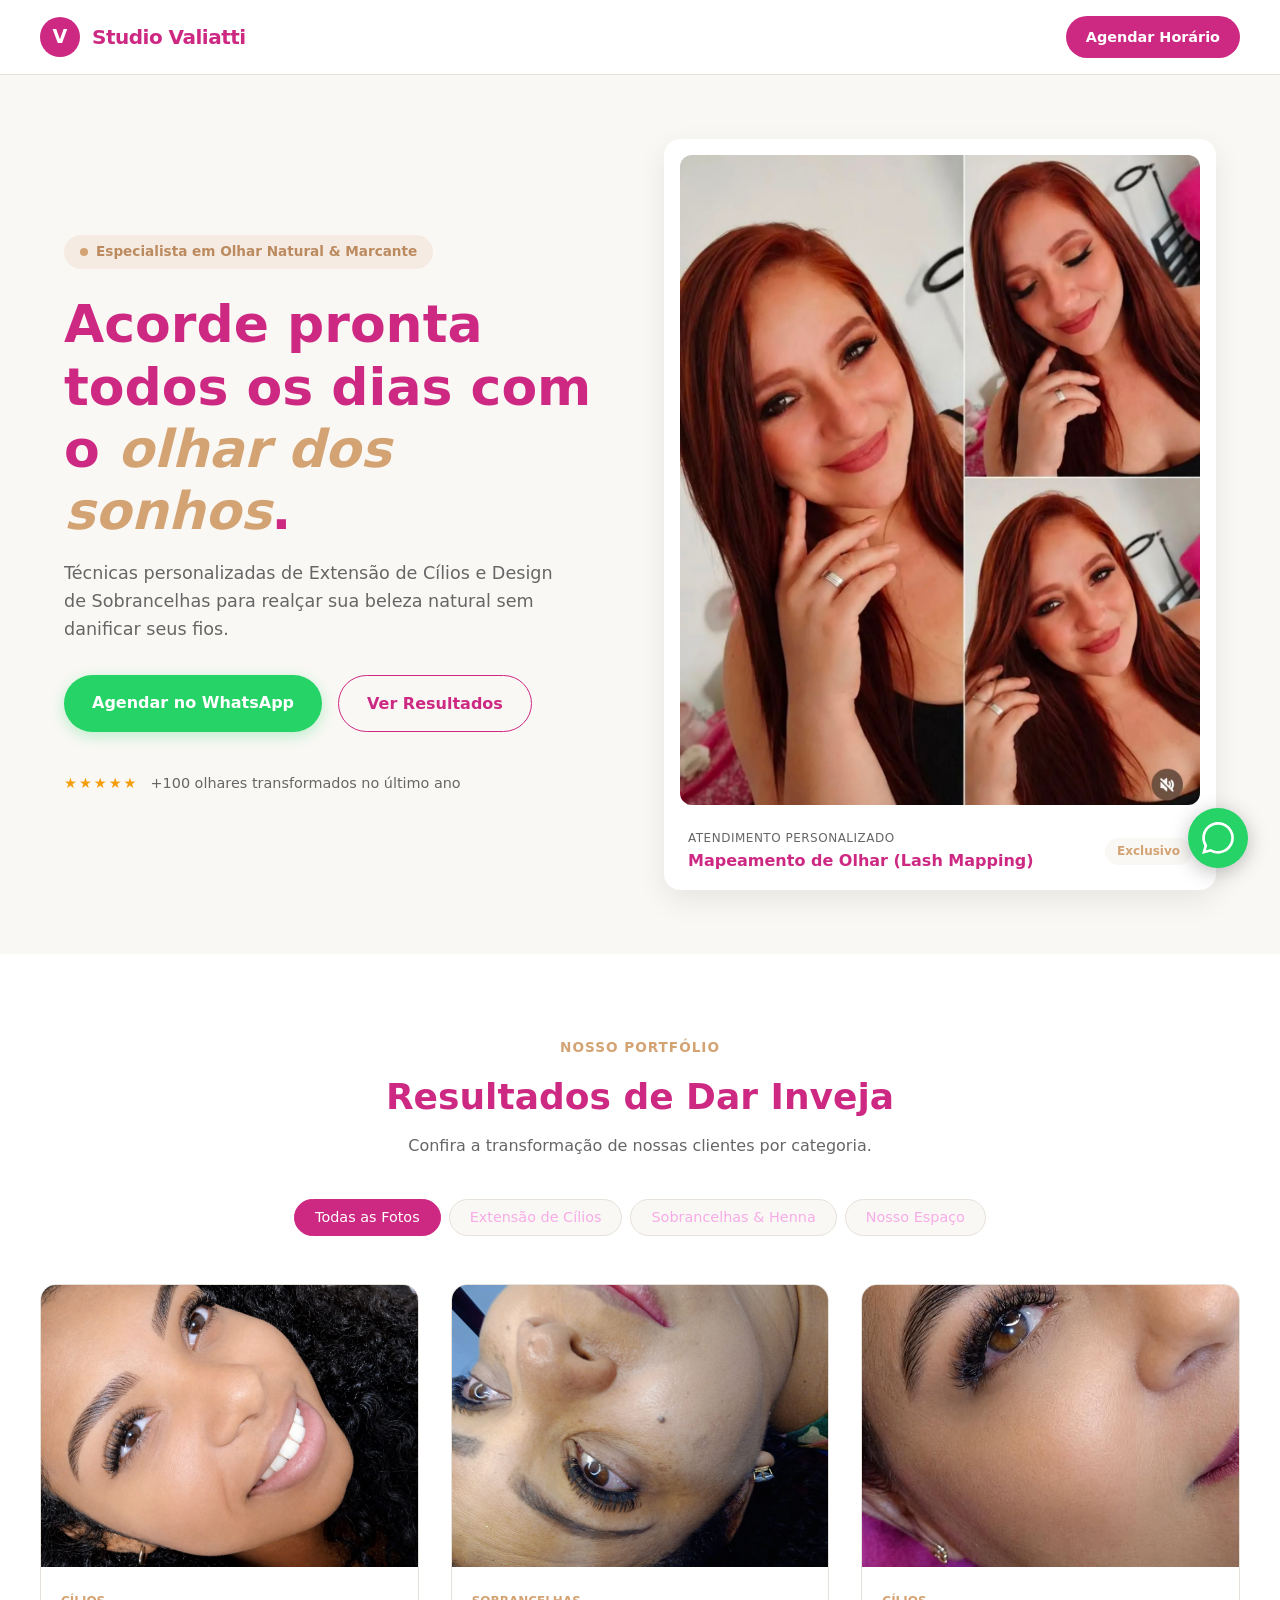
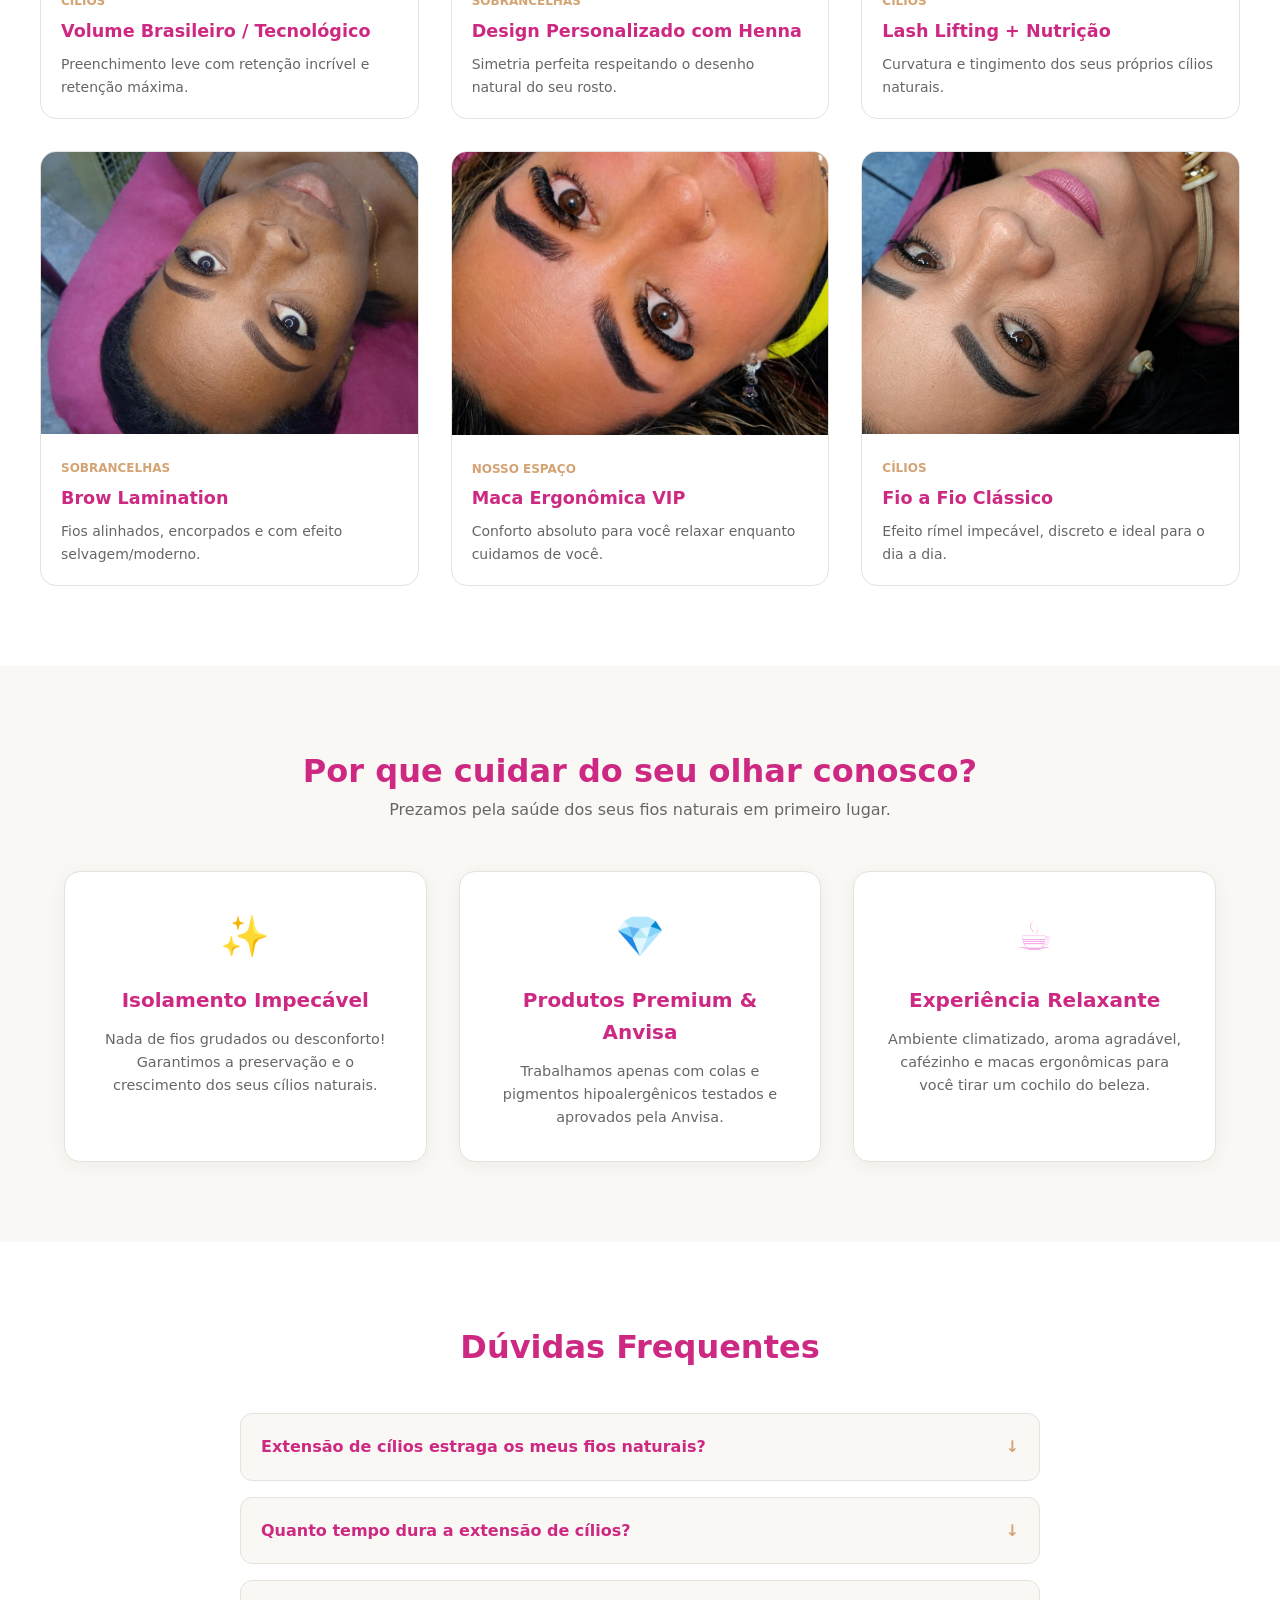
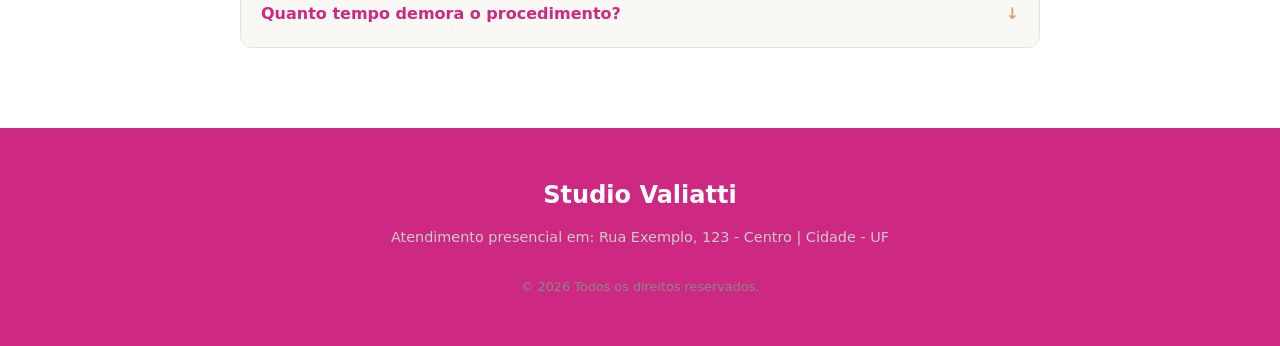
==== index.html @ f768ada4 "Rename lash2.html to index.html" ====
<!DOCTYPE html>
<html lang="pt-BR" class="scroll-smooth">
<head>
    <link rel="stylesheet" href="style.css">
    <meta charset="UTF-8">
    <meta name="viewport" content="width=device-width, initial-scale=1.0">
    <title>Estúdio Valiatti | Extensão de Cílios e Sobrancelhas</title>
</head>
<body class="pagina-body">

    <!-- ========================================== -->
    <!-- CABEÇALHO / NAVBAR                         -->
    <!-- ========================================== -->
    <header class="cabecalho-principal">
        <div class="cabecalho-conteudo">
            
            <!-- Logotipo e Nome do Studio -->
            <div class="menu-logo">
                <div class="menu-logo-icone">V</div>
                <span class="menu-logo-texto">Studio Valiatti</span>
            </div>

            <!-- Botão do Topo (Levar para o WhatsApp) -->
            <a href="https://wa.me/5500000000000?text=Olá!%20Gostaria%20de%20agendar%20um%20horário." 
               target="_blank" 
               class="botao-agendar-topo">
               Agendar Horário
            </a>

        </div>
    </header>


    <!-- ========================================== -->
    <!-- HERO SECTION (SEÇÃO PRINCIPAL / DESTAQUE)  -->
    <!-- ========================================== -->
    <section class="secao-hero">
        <div class="hero-conteudo">
            <div class="hero-grid">
                
                <!-- Coluna de Texto e Apresentação -->
                <div class="hero-coluna-texto">
                    
                    <!-- Selo de Destaque -->
                    <span class="hero-selo-destaque">
                        <span class="hero-selo-ponto-indicador"></span>
                        Especialista em Olhar Natural & Marcante
                    </span>
                    
                    <!-- Titulo Principal -->
                    <h1 class="hero-titulo-principal">
                        Acorde pronta todos os dias com o <span class="hero-titulo-destaque">olhar dos sonhos</span>.
                    </h1>
                    
                    <!-- Subtítulo / Descrição -->
                    <p class="hero-descricao">
                        Técnicas personalizadas de Extensão de Cílios e Design de Sobrancelhas para realçar sua beleza natural sem danificar seus fios.
                    </p>

                    <!-- Botões de Ação -->
                    <div class="hero-grupo-botoes">
                        <a href="https://wa.me/5500000000000?text=Olá!%20Vim%20pelo%20site%20e%20quero%20agendar%20um%20horário." 
                           target="_blank"
                           class="botao-whatsapp-hero">
                            Agendar no WhatsApp
                        </a>
                        
                        <a href="#galeria" 
                           class="botao-portfolio-hero">
                            Ver Resultados
                        </a>
                    </div>

                    <!-- Prova Social -->
                    <div class="hero-prova-social">
                        <div class="hero-estrelas-avaliacao">★★★★★</div>
                        <span class="hero-texto-avaliacao">+100 olhares transformados no último ano</span>
                    </div>

                </div>

                <!-- Coluna da Imagem Principal -->
                <div class="hero-coluna-imagem">
                    <div class="hero-cartao-imagem">
                        <div class="hero-wrapper-foto">
                            <img src="img_lash/foto.jpg" 
                                 alt="Atendimento Profissional" 
                                 class="hero-foto-principal">
                        </div>
                        
                        <!-- Card Informativo abaixo da imagem -->
                        <div class="hero-rodape-imagem">
                            <div class="hero-info-servico">
                                <p class="hero-info-subtitulo">Atendimento Personalizado</p>
                                <p class="hero-info-titulo">Mapeamento de Olhar (Lash Mapping)</p>
                            </div>
                            <span class="hero-tag-exclusivo">Exclusivo</span>
                        </div>
                    </div>
                </div>

            </div>
        </div>
    </section>


    <!-- ========================================== -->
    <!-- PORTFÓLIO E GALERIA                       -->
    <!-- ========================================== -->
    <section id="galeria" class="secao-galeria">
        <div class="galeria-conteudo">
            
            <!-- Cabeçalho da Seção -->
            <div class="galeria-cabecalho">
                <span class="galeria-tag-secao">Nosso Portfólio</span>
                <h2 class="galeria-titulo-secao">Resultados de Dar Inveja</h2>
                <p class="galeria-subtitulo-secao">Confira a transformação de nossas clientes por categoria.</p>
            </div>

            <!-- Botões de Filtro das Categorias -->
            <div class="galeria-botoes-filtro">
                <button onclick="filterGallery('all')" id="btn-all" class="botao-filtro item-ativo">Todas as Fotos</button>
                <button onclick="filterGallery('cilios')" id="btn-cilios" class="botao-filtro">Extensão de Cílios</button>
                <button onclick="filterGallery('sobrancelhas')" id="btn-sobrancelhas" class="botao-filtro">Sobrancelhas & Henna</button>
                <button onclick="filterGallery('estudio')" id="btn-estudio" class="botao-filtro">Nosso Espaço</button>
            </div>

            <!-- Grid de Fotos do Portfólio -->
            <div class="galeria-grid">
                
                <!-- Card 1: Cílios -->
                <div class="cartao-galeria cilios">
                    <div class="wrapper-imagem-galeria">
                        <img src="img_lash/img1.jpeg" alt="Volume Brasileiro" class="foto-galeria">
                    </div>
                    <div class="conteudo-cartao-galeria">
                        <span class="categoria-cartao">Cílios</span>
                        <h3 class="titulo-cartao">Volume Brasileiro / Tecnológico</h3>
                        <p class="descricao-cartao">Preenchimento leve com retenção incrível e retenção máxima.</p>
                    </div>
                </div>

                <!-- Card 2: Sobrancelhas -->
                <div class="cartao-galeria sobrancelhas">
                    <div class="wrapper-imagem-galeria">
                        <img src="img_lash/img2.jpeg" alt="Design de Sobrancelhas" class="foto-galeria">
                    </div>
                    <div class="conteudo-cartao-galeria">
                        <span class="categoria-cartao">Sobrancelhas</span>
                        <h3 class="titulo-cartao">Design Personalizado com Henna</h3>
                        <p class="descricao-cartao">Simetria perfeita respeitando o desenho natural do seu rosto.</p>
                    </div>
                </div>

                <!-- Card 3: Cílios -->
                <div class="cartao-galeria cilios">
                    <div class="wrapper-imagem-galeria">
                        <img src="img_lash/img3.jpeg" alt="Lash Lifting" class="foto-galeria">
                    </div>
                    <div class="conteudo-cartao-galeria">
                        <span class="categoria-cartao">Cílios</span>
                        <h3 class="titulo-cartao">Lash Lifting + Nutrição</h3>
                        <p class="descricao-cartao">Curvatura e tingimento dos seus próprios cílios naturais.</p>
                    </div>
                </div>

                <!-- Card 4: Sobrancelhas -->
                <div class="cartao-galeria sobrancelhas">
                    <div class="wrapper-imagem-galeria">
                        <img src="img_lash/img4.jpeg" alt="Brow Lamination" class="foto-galeria">
                    </div>
                    <div class="conteudo-cartao-galeria">
                        <span class="categoria-cartao">Sobrancelhas</span>
                        <h3 class="titulo-cartao">Brow Lamination</h3>
                        <p class="descricao-cartao">Fios alinhados, encorpados e com efeito selvagem/moderno.</p>
                    </div>
                </div>

                <!-- Card 5: Nosso Espaço -->
                <div class="cartao-galeria estudio">
                    <div class="wrapper-imagem-galeria">
                        <img src="img_lash/img5.jpeg" alt="Maca Confortável" class="foto-galeria">
                    </div>
                    <div class="conteudo-cartao-galeria">
                        <span class="categoria-cartao">Nosso Espaço</span>
                        <h3 class="titulo-cartao">Maca Ergonômica VIP</h3>
                        <p class="descricao-cartao">Conforto absoluto para você relaxar enquanto cuidamos de você.</p>
                    </div>
                </div>

                <!-- Card 6: Cílios -->
                <div class="cartao-galeria cilios">
                    <div class="wrapper-imagem-galeria">
                        <img src="img_lash/img6.jpeg" alt="Fio a Fio Clássico" class="foto-galeria">
                    </div>
                    <div class="conteudo-cartao-galeria">
                        <span class="categoria-cartao">Cílios</span>
                        <h3 class="titulo-cartao">Fio a Fio Clássico</h3>
                        <p class="descricao-cartao">Efeito rímel impecável, discreto e ideal para o dia a dia.</p>
                    </div>
                </div>

            </div>
        </div>
    </section>


    <!-- ========================================== -->
    <!-- DIFERENCIAIS / POR QUE NOS ESCOLHER        -->
    <!-- ========================================== -->
    <section class="secao-diferenciais">
        <div class="diferenciais-conteudo">
            
            <div class="diferenciais-cabecalho">
                <h2 class="diferenciais-titulo">Por que cuidar do seu olhar conosco?</h2>
                <p class="diferenciais-subtitulo">Prezamos pela saúde dos seus fios naturais em primeiro lugar.</p>
            </div>

            <!-- Grid com os Diferenciais -->
            <div class="diferenciais-grid">
                
                <!-- Card Diferencial 1 -->
                <div class="cartao-diferencial">
                    <div class="icone-diferencial">✨</div>
                    <h3 class="titulo-diferencial">Isolamento Impecável</h3>
                    <p class="descricao-diferencial">Nada de fios grudados ou desconforto! Garantimos a preservação e o crescimento dos seus cílios naturais.</p>
                </div>

                <!-- Card Diferencial 2 -->
                <div class="cartao-diferencial">
                    <div class="icone-diferencial">💎</div>
                    <h3 class="titulo-diferencial">Produtos Premium & Anvisa</h3>
                    <p class="descricao-diferencial">Trabalhamos apenas com colas e pigmentos hipoalergênicos testados e aprovados pela Anvisa.</p>
                </div>

                <!-- Card Diferencial 3 -->
                <div class="cartao-diferencial">
                    <div class="icone-diferencial">☕</div>
                    <h3 class="titulo-diferencial">Experiência Relaxante</h3>
                    <p class="descricao-diferencial">Ambiente climatizado, aroma agradável, cafézinho e macas ergonômicas para você tirar um cochilo do beleza.</p>
                </div>

            </div>
        </div>
    </section>


    <!-- ========================================== -->
    <!-- DÚVIDAS FREQUENTES (FAQ)                  -->
    <!-- ========================================== -->
    <section class="secao-faq">
        <div class="faq-conteudo">
            <h2 class="faq-titulo-secao">Dúvidas Frequentes</h2>
            
            <div class="faq-lista">
                
                <!-- Item FAQ 1 -->
                <details class="faq-item">
                    <summary class="faq-pergunta">
                        <span>Extensão de cílios estraga os meus fios naturais?</span>
                        <span class="faq-icone-seta">↓</span>
                    </summary>
                    <p class="faq-resposta">
                        Não! Quando a extensão é feita com isolamento correto, peso adequado e por uma profissional qualificada, seus fios naturais continuam crescendo e se renovando normalmente.
                    </p>
                </details>

                <!-- Item FAQ 2 -->
                <details class="faq-item">
                    <summary class="faq-pergunta">
                        <span>Quanto tempo dura a extensão de cílios?</span>
                        <span class="faq-icone-seta">↓</span>
                    </summary>
                    <p class="faq-resposta">
                        A manutenção é recomendada a cada 15 a 21 dias para manter o preenchimento bonito, acompanhando o ciclo de crescimento dos seus fios naturais.
                    </p>
                </details>

                <!-- Item FAQ 3 -->
                <details class="faq-item">
                    <summary class="faq-pergunta">
                        <span>Quanto tempo demora o procedimento?</span>
                        <span class="faq-icone-seta">↓</span>
                    </summary>
                    <p class="faq-resposta">
                        O procedimento inicial dura cerca de 1h30 a 2h, dependendo da técnica escolhida. O design de sobrancelhas dura cerca de 30 a 45 minutos.
                    </p>
                </details>

            </div>
        </div>
    </section>


    <!-- ========================================== -->
    <!-- RODAPÉ                                     -->
    <!-- ========================================== -->
    <footer class="rodape-principal">
        <div class="rodape-conteudo">
            <p class="rodape-nome-marca">Studio Valiatti</p>
            <p class="rodape-endereco">Atendimento presencial em: Rua Exemplo, 123 - Centro | Cidade - UF</p>
            <p class="rodape-direitos">© 2026 Todos os direitos reservados.</p>
        </div>
    </footer>


    <!-- ========================================== -->
    <!-- BOTÃO FLUTUANTE DO WHATSAPP               -->
    <!-- ========================================== -->
    <a href="https://wa.me/5500000000000?text=Olá!%20Vim%20pelo%20site%20e%20gostaria%20de%20consultar%20os%20horários%20disponíveis." 
       target="_blank" 
       aria-label="Agendar via WhatsApp"
       class="botao-flutuante-whatsapp">
       <svg class="icone-whatsapp-svg" viewBox="0 0 24 24">
           <path d="M.057 24l1.687-6.163c-1.041-1.804-1.588-3.849-1.587-5.946.003-6.556 5.338-11.891 11.893-11.891 3.181.001 6.167 1.24 8.413 3.488 2.245 2.248 3.481 5.236 3.48 8.414-.003 6.557-5.338 11.892-11.893 11.892-1.99-.001-3.951-.5-5.688-1.448l-6.305 1.654zm6.597-3.807c1.676.995 3.276 1.591 5.392 1.592 5.448 0 9.886-4.434 9.889-9.885.002-5.462-4.415-9.89-9.881-9.892-5.452 0-9.887 4.434-9.889 9.884-.001 2.225.651 3.891 1.746 5.634l-.999 3.648 3.742-.981z"/>
       </svg>
    </a>

</body>
</html>
---- style.css ----
/* ========================================== */
/* VARIÁVEIS E CONFIGURAÇÕES GERAIS           */
/* ========================================== */
:root {
    /* Cores Principais (Paleta Elegante & Nude/Rose) */
    --cor-primaria: #cd2983;           /* Grafite escuro / Quase preto */
    --cor-secundaria: #d4a373;         /* Dourado / Nude aquecido */
    --cor-secundaria-hover: #bc8a5f;   /* Dourado escuro */
    --cor-fundo-claro: #faf8f5;        /* Off-white / Creme suave */
    --cor-fundo-card: #ffffff;         /* Branco puro */
    --cor-texto-principal: #f7abe7;    /* Cinza escuro para leitura */
    --cor-texto-suave: #666666;        /* Cinza médio */
    --cor-borda: #e6e1da;              /* Borda suave */
    --cor-whatsapp: #25d366;           /* Verde WhatsApp */
    --cor-whatsapp-hover: #20ba5a;

    /* Fontes & Sombras */
    --fonte-principal: system-ui, -apple-system, BlinkMacSystemFont, 'Segoe UI', Roboto, Oxygen, Ubuntu, Cantarell, sans-serif;
    --sombra-suave: 0 4px 20px rgba(0, 0, 0, 0.05);
    --sombra-card: 0 10px 30px rgba(0, 0, 0, 0.08);
    --sombra-hover: 0 15px 35px rgba(0, 0, 0, 0.12);
    --transicao: all 0.3s ease;
    --raio-borda: 16px;
}

/* Reset básico */
* {
    margin: 0;
    padding: 0;
    box-sizing: border-box;
    font-family: var(--fonte-principal);
}

body.pagina-body {
    background-color: var(--cor-fundo-claro);
    color: var(--cor-texto-principal);
    line-height: 1.6;
    overflow-x: hidden;
}

/* ========================================== */
/* CABEÇALHO / NAVBAR                         */
/* ========================================== */
.cabecalho-principal {
    position: sticky;
    top: 0;
    z-index: 100;
    background-color: rgba(255, 255, 255, 0.95);
    backdrop-filter: blur(10px);
    border-bottom: 1px solid var(--cor-borda);
    padding: 1rem 1.5rem;
}

.cabecalho-conteudo {
    max-width: 1200px;
    margin: 0 auto;
    display: flex;
    justify-content: space-between;
    align-items: center;
}

.menu-logo {
    display: flex;
    align-items: center;
    gap: 0.75rem;
}

.menu-logo-icone {
    width: 40px;
    height: 40px;
    background-color: var(--cor-primaria);
    color: var(--cor-fundo-card);
    font-weight: bold;
    font-size: 1.2rem;
    display: flex;
    align-items: center;
    justify-content: center;
    border-radius: 50%;
}

.menu-logo-texto {
    font-size: 1.25rem;
    font-weight: 700;
    letter-spacing: -0.5px;
    color: var(--cor-primaria);
}

.botao-agendar-topo {
    background-color: var(--cor-primaria);
    color: #ffffff;
    text-decoration: none;
    padding: 0.6rem 1.25rem;
    border-radius: 50px;
    font-weight: 600;
    font-size: 0.9rem;
    transition: var(--transicao);
}

.botao-agendar-topo:hover {
    background-color: var(--cor-secundaria);
}


/* ========================================== */
/* HERO SECTION                               */
/* ========================================== */
.secao-hero {
    padding: 4rem 1.5rem;
    max-width: 1200px;
    margin: 0 auto;
}

.hero-grid {
    display: grid;
    grid-template-columns: 1fr;
    gap: 3rem;
    align-items: center;
}

@media (min-width: 992px) {
    .hero-grid {
        grid-template-columns: 1fr 1fr;
    }
}

.hero-selo-destaque {
    display: inline-flex;
    align-items: center;
    gap: 0.5rem;
    background-color: rgba(212, 163, 115, 0.15);
    color: var(--cor-secundaria-hover);
    padding: 0.4rem 1rem;
    border-radius: 50px;
    font-size: 0.85rem;
    font-weight: 600;
    margin-bottom: 1.5rem;
}

.hero-selo-ponto-indicador {
    width: 8px;
    height: 8px;
    background-color: var(--cor-secundaria);
    border-radius: 50%;
}

.hero-titulo-principal {
    font-size: 2.5rem;
    line-height: 1.2;
    font-weight: 800;
    color: var(--cor-primaria);
    margin-bottom: 1rem;
}

@media (min-width: 768px) {
    .hero-titulo-principal {
        font-size: 3.25rem;
    }
}

.hero-titulo-destaque {
    color: var(--cor-secundaria);
    font-style: italic;
}

.hero-descricao {
    font-size: 1.1rem;
    color: var(--cor-texto-suave);
    margin-bottom: 2rem;
    max-width: 500px;
}

.hero-grupo-botoes {
    display: flex;
    flex-wrap: wrap;
    gap: 1rem;
    margin-bottom: 2.5rem;
}

.botao-whatsapp-hero {
    background-color: var(--cor-whatsapp);
    color: #ffffff;
    text-decoration: none;
    padding: 0.9rem 1.75rem;
    border-radius: 50px;
    font-weight: 700;
    box-shadow: 0 4px 15px rgba(37, 211, 102, 0.3);
    transition: var(--transicao);
}

.botao-whatsapp-hero:hover {
    background-color: var(--cor-whatsapp-hover);
    transform: translateY(-2px);
}

.botao-portfolio-hero {
    background-color: transparent;
    color: var(--cor-primaria);
    border: 1px solid var(--cor-primaria);
    text-decoration: none;
    padding: 0.9rem 1.75rem;
    border-radius: 50px;
    font-weight: 600;
    transition: var(--transicao);
}

.botao-portfolio-hero:hover {
    background-color: var(--cor-primaria);
    color: #ffffff;
}

.hero-prova-social {
    display: flex;
    align-items: center;
    gap: 0.75rem;
    font-size: 0.9rem;
    color: var(--cor-texto-suave);
}

.hero-estrelas-avaliacao {
    color: #f59e0b;
    letter-spacing: 2px;
}

/* Imagem do Hero */
.hero-cartao-imagem {
    background-color: var(--cor-fundo-card);
    border-radius: var(--raio-borda);
    padding: 1rem;
    box-shadow: var(--sombra-card);
}

.hero-wrapper-foto {
    border-radius: calc(var(--raio-borda) - 4px);
    overflow: hidden;
    aspect-ratio: 4/5;
}

.hero-foto-principal {
    width: 100%;
    height: 100%;
    object-fit: cover;
}

.hero-rodape-imagem {
    display: flex;
    justify-content: space-between;
    align-items: center;
    margin-top: 1rem;
    padding: 0.5rem 0.5rem 0;
}

.hero-info-subtitulo {
    font-size: 0.75rem;
    color: var(--cor-texto-suave);
    text-transform: uppercase;
    letter-spacing: 0.5px;
}

.hero-info-titulo {
    font-weight: 700;
    color: var(--cor-primaria);
}

.hero-tag-exclusivo {
    background-color: var(--cor-fundo-claro);
    color: var(--cor-secundaria);
    padding: 0.25rem 0.75rem;
    border-radius: 20px;
    font-size: 0.75rem;
    font-weight: 700;
}


/* ========================================== */
/* PORTFÓLIO E GALERIA                       */
/* ========================================== */
.secao-galeria {
    padding: 5rem 1.5rem;
    background-color: #ffffff;
}

.galeria-conteudo {
    max-width: 1200px;
    margin: 0 auto;
}

.galeria-cabecalho {
    text-align: center;
    margin-bottom: 2.5rem;
}

.galeria-tag-secao {
    color: var(--cor-secundaria);
    font-weight: 700;
    text-transform: uppercase;
    font-size: 0.85rem;
    letter-spacing: 1px;
}

.galeria-titulo-secao {
    font-size: 2.25rem;
    color: var(--cor-primaria);
    margin: 0.5rem 0;
}

.galeria-subtitulo-secao {
    color: var(--cor-texto-suave);
}

/* Filtros */
.galeria-botoes-filtro {
    display: flex;
    justify-content: center;
    flex-wrap: wrap;
    gap: 0.5rem;
    margin-bottom: 3rem;
}

.botao-filtro {
    background-color: var(--cor-fundo-claro);
    border: 1px solid var(--cor-borda);
    padding: 0.6rem 1.25rem;
    border-radius: 50px;
    font-size: 0.9rem;
    color: var(--cor-texto-principal);
    cursor: pointer;
    transition: var(--transicao);
}

.botao-filtro:hover,
.botao-filtro.item-ativo {
    background-color: var(--cor-primaria);
    color: #ffffff;
    border-color: var(--cor-primaria);
}

/* Grid da Galeria */
.galeria-grid {
    display: grid;
    grid-template-columns: 1fr;
    gap: 2rem;
}

@media (min-width: 640px) {
    .galeria-grid {
        grid-template-columns: repeat(2, 1fr);
    }
}

@media (min-width: 992px) {
    .galeria-grid {
        grid-template-columns: repeat(3, 1fr);
    }
}

.cartao-galeria {
    background-color: var(--cor-fundo-card);
    border-radius: var(--raio-borda);
    overflow: hidden;
    border: 1px solid var(--cor-borda);
    transition: var(--transicao);
}

.cartao-galeria:hover {
    transform: translateY(-5px);
    box-shadow: var(--sombra-hover);
}

.wrapper-imagem-galeria {
    aspect-ratio: 4/3;
    overflow: hidden;
}

.foto-galeria {
    width: 100%;
    height: 100%;
    object-fit: cover;
    transition: var(--transicao);
}

.cartao-galeria:hover .foto-galeria {
    transform: scale(1.05);
}

.conteudo-cartao-galeria {
    padding: 1.25rem;
}

.categoria-cartao {
    font-size: 0.75rem;
    text-transform: uppercase;
    color: var(--cor-secundaria);
    font-weight: 700;
}

.titulo-cartao {
    font-size: 1.1rem;
    color: var(--cor-primaria);
    margin: 0.25rem 0 0.5rem;
}

.descricao-cartao {
    font-size: 0.875rem;
    color: var(--cor-texto-suave);
}


/* ========================================== */
/* DIFERENCIAIS                               */
/* ========================================== */
.secao-diferenciais {
    padding: 5rem 1.5rem;
    max-width: 1200px;
    margin: 0 auto;
}

.diferenciais-cabecalho {
    text-align: center;
    margin-bottom: 3rem;
}

.diferenciais-titulo {
    font-size: 2rem;
    color: var(--cor-primaria);
}

.diferenciais-subtitulo {
    color: var(--cor-texto-suave);
}

.diferenciais-grid {
    display: grid;
    grid-template-columns: 1fr;
    gap: 2rem;
}

@media (min-width: 768px) {
    .diferenciais-grid {
        grid-template-columns: repeat(3, 1fr);
    }
}

.cartao-diferencial {
    background-color: var(--cor-fundo-card);
    padding: 2rem;
    border-radius: var(--raio-borda);
    box-shadow: var(--sombra-suave);
    border: 1px solid var(--cor-borda);
    text-align: center;
}

.icone-diferencial {
    font-size: 2.5rem;
    margin-bottom: 1rem;
}

.titulo-diferencial {
    font-size: 1.25rem;
    color: var(--cor-primaria);
    margin-bottom: 0.75rem;
}

.descricao-diferencial {
    font-size: 0.9rem;
    color: var(--cor-texto-suave);
}


/* ========================================== */
/* DÚVIDAS FREQUENTES (FAQ)                  */
/* ========================================== */
.secao-faq {
    padding: 5rem 1.5rem;
    background-color: #ffffff;
}

.faq-conteudo {
    max-width: 800px;
    margin: 0 auto;
}

.faq-titulo-secao {
    font-size: 2rem;
    color: var(--cor-primaria);
    text-align: center;
    margin-bottom: 2.5rem;
}

.faq-lista {
    display: flex;
    flex-direction: column;
    gap: 1rem;
}

.faq-item {
    background-color: var(--cor-fundo-claro);
    border: 1px solid var(--cor-borda);
    border-radius: calc(var(--raio-borda) - 4px);
    padding: 1.25rem;
    cursor: pointer;
    transition: var(--transicao);
}

.faq-item[open] {
    background-color: #ffffff;
    box-shadow: var(--sombra-suave);
}

.faq-pergunta {
    font-weight: 700;
    color: var(--cor-primaria);
    display: flex;
    justify-content: space-between;
    align-items: center;
    list-style: none;
}

.faq-pergunta::-webkit-details-marker {
    display: none;
}

.faq-icone-seta {
    transition: var(--transicao);
    color: var(--cor-secundaria);
    font-weight: bold;
}

.faq-item[open] .faq-icone-seta {
    transform: rotate(180deg);
}

.faq-resposta {
    margin-top: 1rem;
    color: var(--cor-texto-suave);
    font-size: 0.95rem;
    line-height: 1.5;
}


/* ========================================== */
/* RODAPÉ                                     */
/* ========================================== */
.rodape-principal {
    background-color: var(--cor-primaria);
    color: #ffffff;
    padding: 3rem 1.5rem;
    text-align: center;
}

.rodape-conteudo {
    max-width: 1200px;
    margin: 0 auto;
    display: flex;
    flex-direction: column;
    gap: 0.75rem;
}

.rodape-nome-marca {
    font-size: 1.5rem;
    font-weight: 700;
}

.rodape-endereco {
    color: #cccccc;
    font-size: 0.9rem;
}

.rodape-direitos {
    color: #888888;
    font-size: 0.8rem;
    margin-top: 1rem;
}


/* ========================================== */
/* BOTÃO FLUTUANTE DO WHATSAPP               */
/* ========================================== */
.botao-flutuante-whatsapp {
    position: fixed;
    bottom: 2rem;
    right: 2rem;
    width: 60px;
    height: 60px;
    background-color: var(--cor-whatsapp);
    color: #ffffff;
    border-radius: 50%;
    display: flex;
    align-items: center;
    justify-content: center;
    box-shadow: 0 4px 20px rgba(0, 0, 0, 0.25);
    z-index: 1000;
    transition: var(--transicao);
}

.botao-flutuante-whatsapp:hover {
    transform: scale(1.1);
    background-color: var(--cor-whatsapp-hover);
}

.icone-whatsapp-svg {
    width: 32px;
    height: 32px;
    fill: currentColor;
}
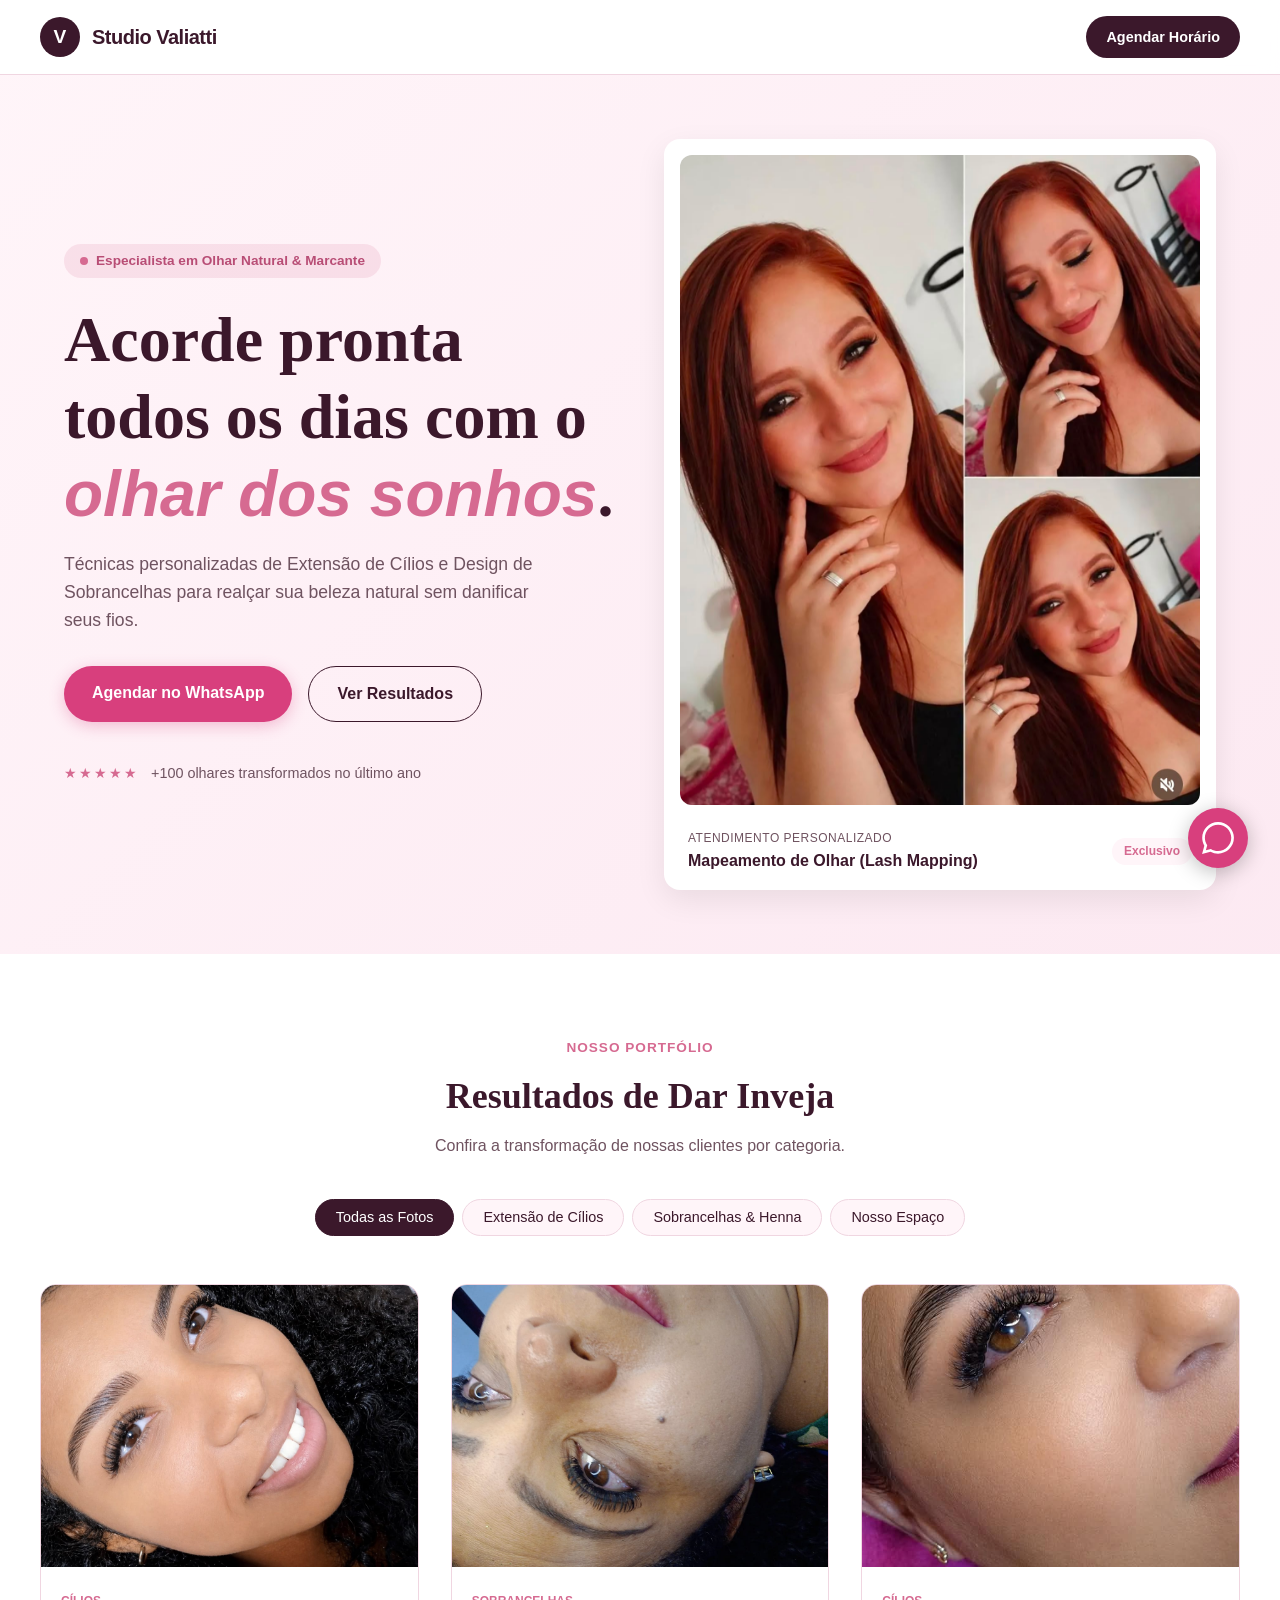
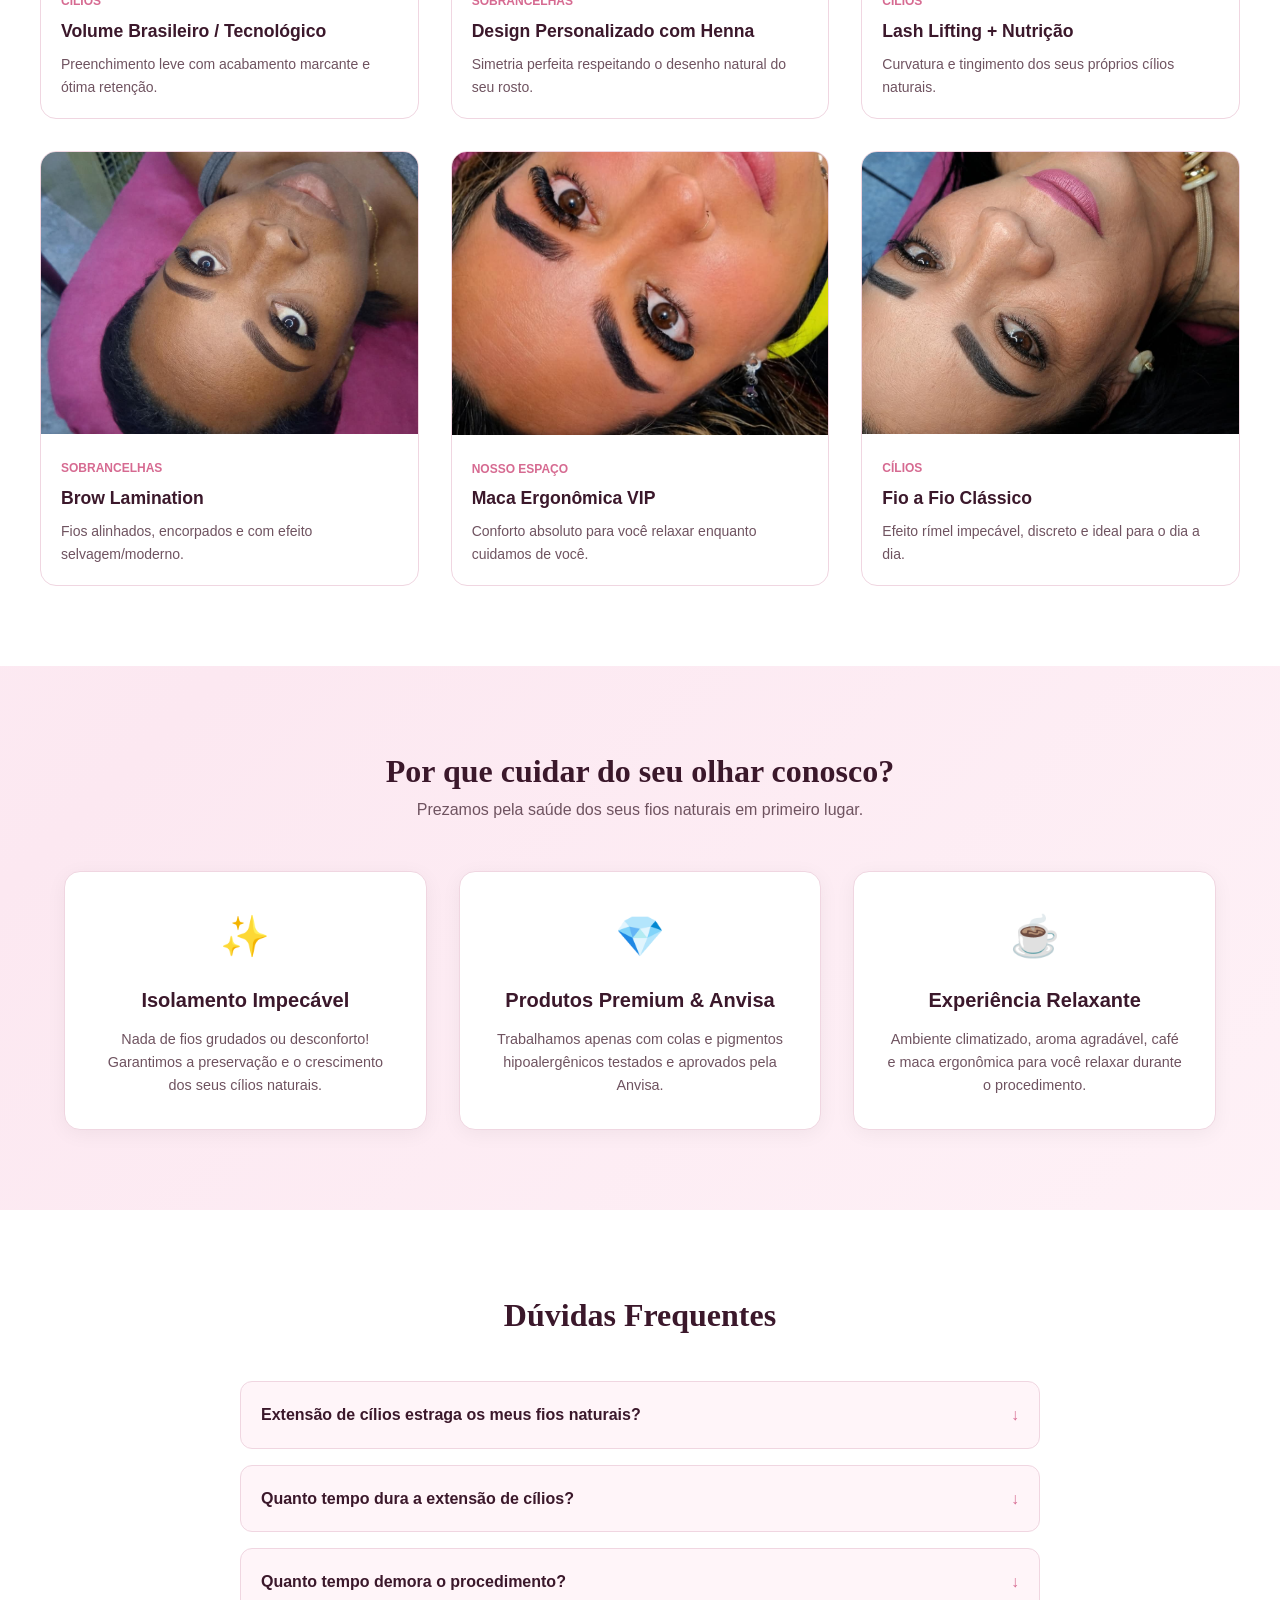
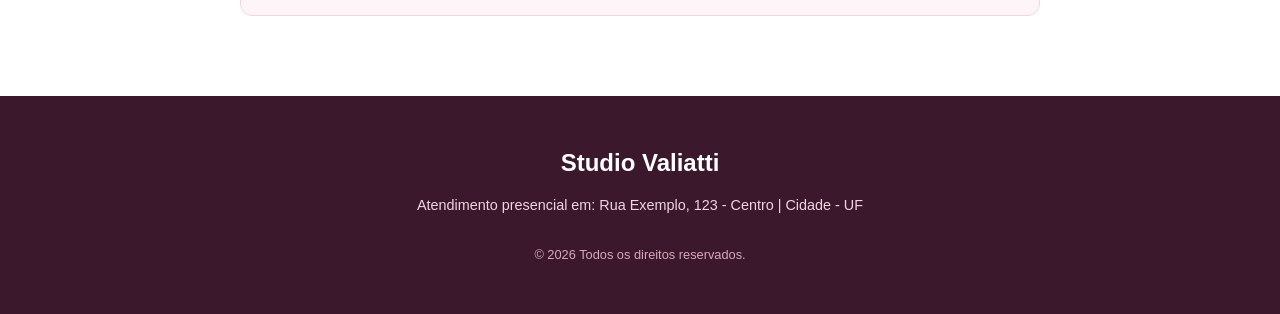
==== commit 045cef02: "Primeiro commit" ====
--- a/index.html
+++ b/index.html
@@ -1,320 +1,324 @@
-<!DOCTYPE html>
-<html lang="pt-BR" class="scroll-smooth">
-<head>
-    <link rel="stylesheet" href="style.css">
-    <meta charset="UTF-8">
-    <meta name="viewport" content="width=device-width, initial-scale=1.0">
-    <title>Estúdio Valiatti | Extensão de Cílios e Sobrancelhas</title>
-</head>
-<body class="pagina-body">
-
-    <!-- ========================================== -->
-    <!-- CABEÇALHO / NAVBAR                         -->
-    <!-- ========================================== -->
-    <header class="cabecalho-principal">
-        <div class="cabecalho-conteudo">
-            
-            <!-- Logotipo e Nome do Studio -->
-            <div class="menu-logo">
-                <div class="menu-logo-icone">V</div>
-                <span class="menu-logo-texto">Studio Valiatti</span>
-            </div>
-
-            <!-- Botão do Topo (Levar para o WhatsApp) -->
-            <a href="https://wa.me/5500000000000?text=Olá!%20Gostaria%20de%20agendar%20um%20horário." 
-               target="_blank" 
-               class="botao-agendar-topo">
-               Agendar Horário
-            </a>
-
-        </div>
-    </header>
-
-
-    <!-- ========================================== -->
-    <!-- HERO SECTION (SEÇÃO PRINCIPAL / DESTAQUE)  -->
-    <!-- ========================================== -->
-    <section class="secao-hero">
-        <div class="hero-conteudo">
-            <div class="hero-grid">
-                
-                <!-- Coluna de Texto e Apresentação -->
-                <div class="hero-coluna-texto">
-                    
-                    <!-- Selo de Destaque -->
-                    <span class="hero-selo-destaque">
-                        <span class="hero-selo-ponto-indicador"></span>
-                        Especialista em Olhar Natural & Marcante
-                    </span>
-                    
-                    <!-- Titulo Principal -->
-                    <h1 class="hero-titulo-principal">
-                        Acorde pronta todos os dias com o <span class="hero-titulo-destaque">olhar dos sonhos</span>.
-                    </h1>
-                    
-                    <!-- Subtítulo / Descrição -->
-                    <p class="hero-descricao">
-                        Técnicas personalizadas de Extensão de Cílios e Design de Sobrancelhas para realçar sua beleza natural sem danificar seus fios.
-                    </p>
-
-                    <!-- Botões de Ação -->
-                    <div class="hero-grupo-botoes">
-                        <a href="https://wa.me/5500000000000?text=Olá!%20Vim%20pelo%20site%20e%20quero%20agendar%20um%20horário." 
-                           target="_blank"
-                           class="botao-whatsapp-hero">
-                            Agendar no WhatsApp
-                        </a>
-                        
-                        <a href="#galeria" 
-                           class="botao-portfolio-hero">
-                            Ver Resultados
-                        </a>
-                    </div>
-
-                    <!-- Prova Social -->
-                    <div class="hero-prova-social">
-                        <div class="hero-estrelas-avaliacao">★★★★★</div>
-                        <span class="hero-texto-avaliacao">+100 olhares transformados no último ano</span>
-                    </div>
-
-                </div>
-
-                <!-- Coluna da Imagem Principal -->
-                <div class="hero-coluna-imagem">
-                    <div class="hero-cartao-imagem">
-                        <div class="hero-wrapper-foto">
-                            <img src="img_lash/foto.jpg" 
-                                 alt="Atendimento Profissional" 
-                                 class="hero-foto-principal">
-                        </div>
-                        
-                        <!-- Card Informativo abaixo da imagem -->
-                        <div class="hero-rodape-imagem">
-                            <div class="hero-info-servico">
-                                <p class="hero-info-subtitulo">Atendimento Personalizado</p>
-                                <p class="hero-info-titulo">Mapeamento de Olhar (Lash Mapping)</p>
-                            </div>
-                            <span class="hero-tag-exclusivo">Exclusivo</span>
-                        </div>
-                    </div>
-                </div>
-
-            </div>
-        </div>
-    </section>
-
-
-    <!-- ========================================== -->
-    <!-- PORTFÓLIO E GALERIA                       -->
-    <!-- ========================================== -->
-    <section id="galeria" class="secao-galeria">
-        <div class="galeria-conteudo">
-            
-            <!-- Cabeçalho da Seção -->
-            <div class="galeria-cabecalho">
-                <span class="galeria-tag-secao">Nosso Portfólio</span>
-                <h2 class="galeria-titulo-secao">Resultados de Dar Inveja</h2>
-                <p class="galeria-subtitulo-secao">Confira a transformação de nossas clientes por categoria.</p>
-            </div>
-
-            <!-- Botões de Filtro das Categorias -->
-            <div class="galeria-botoes-filtro">
-                <button onclick="filterGallery('all')" id="btn-all" class="botao-filtro item-ativo">Todas as Fotos</button>
-                <button onclick="filterGallery('cilios')" id="btn-cilios" class="botao-filtro">Extensão de Cílios</button>
-                <button onclick="filterGallery('sobrancelhas')" id="btn-sobrancelhas" class="botao-filtro">Sobrancelhas & Henna</button>
-                <button onclick="filterGallery('estudio')" id="btn-estudio" class="botao-filtro">Nosso Espaço</button>
-            </div>
-
-            <!-- Grid de Fotos do Portfólio -->
-            <div class="galeria-grid">
-                
-                <!-- Card 1: Cílios -->
-                <div class="cartao-galeria cilios">
-                    <div class="wrapper-imagem-galeria">
-                        <img src="img_lash/img1.jpeg" alt="Volume Brasileiro" class="foto-galeria">
-                    </div>
-                    <div class="conteudo-cartao-galeria">
-                        <span class="categoria-cartao">Cílios</span>
-                        <h3 class="titulo-cartao">Volume Brasileiro / Tecnológico</h3>
-                        <p class="descricao-cartao">Preenchimento leve com retenção incrível e retenção máxima.</p>
-                    </div>
-                </div>
-
-                <!-- Card 2: Sobrancelhas -->
-                <div class="cartao-galeria sobrancelhas">
-                    <div class="wrapper-imagem-galeria">
-                        <img src="img_lash/img2.jpeg" alt="Design de Sobrancelhas" class="foto-galeria">
-                    </div>
-                    <div class="conteudo-cartao-galeria">
-                        <span class="categoria-cartao">Sobrancelhas</span>
-                        <h3 class="titulo-cartao">Design Personalizado com Henna</h3>
-                        <p class="descricao-cartao">Simetria perfeita respeitando o desenho natural do seu rosto.</p>
-                    </div>
-                </div>
-
-                <!-- Card 3: Cílios -->
-                <div class="cartao-galeria cilios">
-                    <div class="wrapper-imagem-galeria">
-                        <img src="img_lash/img3.jpeg" alt="Lash Lifting" class="foto-galeria">
-                    </div>
-                    <div class="conteudo-cartao-galeria">
-                        <span class="categoria-cartao">Cílios</span>
-                        <h3 class="titulo-cartao">Lash Lifting + Nutrição</h3>
-                        <p class="descricao-cartao">Curvatura e tingimento dos seus próprios cílios naturais.</p>
-                    </div>
-                </div>
-
-                <!-- Card 4: Sobrancelhas -->
-                <div class="cartao-galeria sobrancelhas">
-                    <div class="wrapper-imagem-galeria">
-                        <img src="img_lash/img4.jpeg" alt="Brow Lamination" class="foto-galeria">
-                    </div>
-                    <div class="conteudo-cartao-galeria">
-                        <span class="categoria-cartao">Sobrancelhas</span>
-                        <h3 class="titulo-cartao">Brow Lamination</h3>
-                        <p class="descricao-cartao">Fios alinhados, encorpados e com efeito selvagem/moderno.</p>
-                    </div>
-                </div>
-
-                <!-- Card 5: Nosso Espaço -->
-                <div class="cartao-galeria estudio">
-                    <div class="wrapper-imagem-galeria">
-                        <img src="img_lash/img5.jpeg" alt="Maca Confortável" class="foto-galeria">
-                    </div>
-                    <div class="conteudo-cartao-galeria">
-                        <span class="categoria-cartao">Nosso Espaço</span>
-                        <h3 class="titulo-cartao">Maca Ergonômica VIP</h3>
-                        <p class="descricao-cartao">Conforto absoluto para você relaxar enquanto cuidamos de você.</p>
-                    </div>
-                </div>
-
-                <!-- Card 6: Cílios -->
-                <div class="cartao-galeria cilios">
-                    <div class="wrapper-imagem-galeria">
-                        <img src="img_lash/img6.jpeg" alt="Fio a Fio Clássico" class="foto-galeria">
-                    </div>
-                    <div class="conteudo-cartao-galeria">
-                        <span class="categoria-cartao">Cílios</span>
-                        <h3 class="titulo-cartao">Fio a Fio Clássico</h3>
-                        <p class="descricao-cartao">Efeito rímel impecável, discreto e ideal para o dia a dia.</p>
-                    </div>
-                </div>
-
-            </div>
-        </div>
-    </section>
-
-
-    <!-- ========================================== -->
-    <!-- DIFERENCIAIS / POR QUE NOS ESCOLHER        -->
-    <!-- ========================================== -->
-    <section class="secao-diferenciais">
-        <div class="diferenciais-conteudo">
-            
-            <div class="diferenciais-cabecalho">
-                <h2 class="diferenciais-titulo">Por que cuidar do seu olhar conosco?</h2>
-                <p class="diferenciais-subtitulo">Prezamos pela saúde dos seus fios naturais em primeiro lugar.</p>
-            </div>
-
-            <!-- Grid com os Diferenciais -->
-            <div class="diferenciais-grid">
-                
-                <!-- Card Diferencial 1 -->
-                <div class="cartao-diferencial">
-                    <div class="icone-diferencial">✨</div>
-                    <h3 class="titulo-diferencial">Isolamento Impecável</h3>
-                    <p class="descricao-diferencial">Nada de fios grudados ou desconforto! Garantimos a preservação e o crescimento dos seus cílios naturais.</p>
-                </div>
-
-                <!-- Card Diferencial 2 -->
-                <div class="cartao-diferencial">
-                    <div class="icone-diferencial">💎</div>
-                    <h3 class="titulo-diferencial">Produtos Premium & Anvisa</h3>
-                    <p class="descricao-diferencial">Trabalhamos apenas com colas e pigmentos hipoalergênicos testados e aprovados pela Anvisa.</p>
-                </div>
-
-                <!-- Card Diferencial 3 -->
-                <div class="cartao-diferencial">
-                    <div class="icone-diferencial">☕</div>
-                    <h3 class="titulo-diferencial">Experiência Relaxante</h3>
-                    <p class="descricao-diferencial">Ambiente climatizado, aroma agradável, cafézinho e macas ergonômicas para você tirar um cochilo do beleza.</p>
-                </div>
-
-            </div>
-        </div>
-    </section>
-
-
-    <!-- ========================================== -->
-    <!-- DÚVIDAS FREQUENTES (FAQ)                  -->
-    <!-- ========================================== -->
-    <section class="secao-faq">
-        <div class="faq-conteudo">
-            <h2 class="faq-titulo-secao">Dúvidas Frequentes</h2>
-            
-            <div class="faq-lista">
-                
-                <!-- Item FAQ 1 -->
-                <details class="faq-item">
-                    <summary class="faq-pergunta">
-                        <span>Extensão de cílios estraga os meus fios naturais?</span>
-                        <span class="faq-icone-seta">↓</span>
-                    </summary>
-                    <p class="faq-resposta">
-                        Não! Quando a extensão é feita com isolamento correto, peso adequado e por uma profissional qualificada, seus fios naturais continuam crescendo e se renovando normalmente.
-                    </p>
-                </details>
-
-                <!-- Item FAQ 2 -->
-                <details class="faq-item">
-                    <summary class="faq-pergunta">
-                        <span>Quanto tempo dura a extensão de cílios?</span>
-                        <span class="faq-icone-seta">↓</span>
-                    </summary>
-                    <p class="faq-resposta">
-                        A manutenção é recomendada a cada 15 a 21 dias para manter o preenchimento bonito, acompanhando o ciclo de crescimento dos seus fios naturais.
-                    </p>
-                </details>
-
-                <!-- Item FAQ 3 -->
-                <details class="faq-item">
-                    <summary class="faq-pergunta">
-                        <span>Quanto tempo demora o procedimento?</span>
-                        <span class="faq-icone-seta">↓</span>
-                    </summary>
-                    <p class="faq-resposta">
-                        O procedimento inicial dura cerca de 1h30 a 2h, dependendo da técnica escolhida. O design de sobrancelhas dura cerca de 30 a 45 minutos.
-                    </p>
-                </details>
-
-            </div>
-        </div>
-    </section>
-
-
-    <!-- ========================================== -->
-    <!-- RODAPÉ                                     -->
-    <!-- ========================================== -->
-    <footer class="rodape-principal">
-        <div class="rodape-conteudo">
-            <p class="rodape-nome-marca">Studio Valiatti</p>
-            <p class="rodape-endereco">Atendimento presencial em: Rua Exemplo, 123 - Centro | Cidade - UF</p>
-            <p class="rodape-direitos">© 2026 Todos os direitos reservados.</p>
-        </div>
-    </footer>
-
-
-    <!-- ========================================== -->
-    <!-- BOTÃO FLUTUANTE DO WHATSAPP               -->
-    <!-- ========================================== -->
-    <a href="https://wa.me/5500000000000?text=Olá!%20Vim%20pelo%20site%20e%20gostaria%20de%20consultar%20os%20horários%20disponíveis." 
-       target="_blank" 
-       aria-label="Agendar via WhatsApp"
-       class="botao-flutuante-whatsapp">
-       <svg class="icone-whatsapp-svg" viewBox="0 0 24 24">
-           <path d="M.057 24l1.687-6.163c-1.041-1.804-1.588-3.849-1.587-5.946.003-6.556 5.338-11.891 11.893-11.891 3.181.001 6.167 1.24 8.413 3.488 2.245 2.248 3.481 5.236 3.48 8.414-.003 6.557-5.338 11.892-11.893 11.892-1.99-.001-3.951-.5-5.688-1.448l-6.305 1.654zm6.597-3.807c1.676.995 3.276 1.591 5.392 1.592 5.448 0 9.886-4.434 9.889-9.885.002-5.462-4.415-9.89-9.881-9.892-5.452 0-9.887 4.434-9.889 9.884-.001 2.225.651 3.891 1.746 5.634l-.999 3.648 3.742-.981z"/>
-       </svg>
-    </a>
-
-</body>
-</html>
+<!DOCTYPE html>
+<html lang="pt-BR">
+<head>
+    <link rel="stylesheet" href="style.css">
+    <meta charset="UTF-8">
+    <meta name="viewport" content="width=device-width, initial-scale=1.0">
+    <title>Estúdio Valiatti | Extensão de Cílios e Sobrancelhas</title>
+</head>
+<body class="pagina-body">
+
+    <!-- ========================================== -->
+    <!-- CABEÇALHO / NAVBAR                         -->
+    <!-- ========================================== -->
+    <header class="cabecalho-principal">
+        <div class="cabecalho-conteudo">
+            
+            <!-- Logotipo e Nome do Studio -->
+            <div class="menu-logo">
+                <div class="menu-logo-icone">V</div>
+                <span class="menu-logo-texto">Studio Valiatti</span>
+            </div>
+
+            <!-- Botão do Topo (Levar para o WhatsApp) -->
+            <a href="https://wa.me/5500000000000?text=Olá!%20Gostaria%20de%20agendar%20um%20horário." 
+               target="_blank"
+               rel="noopener noreferrer"
+               class="botao-agendar-topo">
+               Agendar Horário
+            </a>
+
+        </div>
+    </header>
+
+
+    <!-- ========================================== -->
+    <!-- HERO SECTION (SEÇÃO PRINCIPAL / DESTAQUE)  -->
+    <!-- ========================================== -->
+    <section class="secao-hero">
+        <div class="hero-conteudo">
+            <div class="hero-grid">
+                
+                <!-- Coluna de Texto e Apresentação -->
+                <div class="hero-coluna-texto">
+                    
+                    <!-- Selo de Destaque -->
+                    <span class="hero-selo-destaque">
+                        <span class="hero-selo-ponto-indicador"></span>
+                        Especialista em Olhar Natural & Marcante
+                    </span>
+                    
+                    <!-- Titulo Principal -->
+                    <h1 class="hero-titulo-principal">
+                        Acorde pronta todos os dias com o <span class="hero-titulo-destaque">olhar dos sonhos</span>.
+                    </h1>
+                    
+                    <!-- Subtítulo / Descrição -->
+                    <p class="hero-descricao">
+                        Técnicas personalizadas de Extensão de Cílios e Design de Sobrancelhas para realçar sua beleza natural sem danificar seus fios.
+                    </p>
+
+                    <!-- Botões de Ação -->
+                    <div class="hero-grupo-botoes">
+                        <a href="https://wa.me/5500000000000?text=Olá!%20Vim%20pelo%20site%20e%20quero%20agendar%20um%20horário." 
+                           target="_blank"
+                           class="botao-whatsapp-hero">
+                            Agendar no WhatsApp
+                        </a>
+                        
+                        <a href="#galeria" 
+                           class="botao-portfolio-hero">
+                            Ver Resultados
+                        </a>
+                    </div>
+
+                    <!-- Prova Social -->
+                    <div class="hero-prova-social">
+                        <div class="hero-estrelas-avaliacao">★★★★★</div>
+                        <span class="hero-texto-avaliacao">+100 olhares transformados no último ano</span>
+                    </div>
+
+                </div>
+
+                <!-- Coluna da Imagem Principal -->
+                <div class="hero-coluna-imagem">
+                    <div class="hero-cartao-imagem">
+                        <div class="hero-wrapper-foto">
+                                   <img src="img_lash/foto.jpg"
+                                       alt="Profissional realizando atendimento de extensão de cílios"
+                                       fetchpriority="high"
+                                 class="hero-foto-principal">
+                        </div>
+                        
+                        <!-- Card Informativo abaixo da imagem -->
+                        <div class="hero-rodape-imagem">
+                            <div class="hero-info-servico">
+                                <p class="hero-info-subtitulo">Atendimento Personalizado</p>
+                                <p class="hero-info-titulo">Mapeamento de Olhar (Lash Mapping)</p>
+                            </div>
+                            <span class="hero-tag-exclusivo">Exclusivo</span>
+                        </div>
+                    </div>
+                </div>
+
+            </div>
+        </div>
+    </section>
+
+
+    <!-- ========================================== -->
+    <!-- PORTFÓLIO E GALERIA                       -->
+    <!-- ========================================== -->
+    <section id="galeria" class="secao-galeria">
+        <div class="galeria-conteudo">
+            
+            <!-- Cabeçalho da Seção -->
+            <div class="galeria-cabecalho">
+                <span class="galeria-tag-secao">Nosso Portfólio</span>
+                <h2 class="galeria-titulo-secao">Resultados de Dar Inveja</h2>
+                <p class="galeria-subtitulo-secao">Confira a transformação de nossas clientes por categoria.</p>
+            </div>
+
+            <!-- Botões de Filtro das Categorias -->
+            <div class="galeria-botoes-filtro">
+                <button type="button" data-filter="all" id="btn-all" class="botao-filtro item-ativo" aria-pressed="true">Todas as Fotos</button>
+                <button type="button" data-filter="cilios" id="btn-cilios" class="botao-filtro" aria-pressed="false">Extensão de Cílios</button>
+                <button type="button" data-filter="sobrancelhas" id="btn-sobrancelhas" class="botao-filtro" aria-pressed="false">Sobrancelhas & Henna</button>
+                <button type="button" data-filter="estudio" id="btn-estudio" class="botao-filtro" aria-pressed="false">Nosso Espaço</button>
+            </div>
+
+            <!-- Grid de Fotos do Portfólio -->
+            <div class="galeria-grid">
+                
+                <!-- Card 1: Cílios -->
+                <div class="cartao-galeria cilios">
+                    <div class="wrapper-imagem-galeria">
+                        <img src="img_lash/img1.jpeg" alt="Resultado de volume brasileiro" class="foto-galeria" loading="lazy">
+                    </div>
+                    <div class="conteudo-cartao-galeria">
+                        <span class="categoria-cartao">Cílios</span>
+                        <h3 class="titulo-cartao">Volume Brasileiro / Tecnológico</h3>
+                        <p class="descricao-cartao">Preenchimento leve com acabamento marcante e ótima retenção.</p>
+                    </div>
+                </div>
+
+                <!-- Card 2: Sobrancelhas -->
+                <div class="cartao-galeria sobrancelhas">
+                    <div class="wrapper-imagem-galeria">
+                        <img src="img_lash/img2.jpeg" alt="Resultado de design de sobrancelhas" class="foto-galeria" loading="lazy">
+                    </div>
+                    <div class="conteudo-cartao-galeria">
+                        <span class="categoria-cartao">Sobrancelhas</span>
+                        <h3 class="titulo-cartao">Design Personalizado com Henna</h3>
+                        <p class="descricao-cartao">Simetria perfeita respeitando o desenho natural do seu rosto.</p>
+                    </div>
+                </div>
+
+                <!-- Card 3: Cílios -->
+                <div class="cartao-galeria cilios">
+                    <div class="wrapper-imagem-galeria">
+                        <img src="img_lash/img3.jpeg" alt="Resultado de lash lifting" class="foto-galeria" loading="lazy">
+                    </div>
+                    <div class="conteudo-cartao-galeria">
+                        <span class="categoria-cartao">Cílios</span>
+                        <h3 class="titulo-cartao">Lash Lifting + Nutrição</h3>
+                        <p class="descricao-cartao">Curvatura e tingimento dos seus próprios cílios naturais.</p>
+                    </div>
+                </div>
+
+                <!-- Card 4: Sobrancelhas -->
+                <div class="cartao-galeria sobrancelhas">
+                    <div class="wrapper-imagem-galeria">
+                        <img src="img_lash/img4.jpeg" alt="Resultado de brow lamination" class="foto-galeria" loading="lazy">
+                    </div>
+                    <div class="conteudo-cartao-galeria">
+                        <span class="categoria-cartao">Sobrancelhas</span>
+                        <h3 class="titulo-cartao">Brow Lamination</h3>
+                        <p class="descricao-cartao">Fios alinhados, encorpados e com efeito selvagem/moderno.</p>
+                    </div>
+                </div>
+
+                <!-- Card 5: Nosso Espaço -->
+                <div class="cartao-galeria estudio">
+                    <div class="wrapper-imagem-galeria">
+                        <img src="img_lash/img5.jpeg" alt="Maca confortável do estúdio" class="foto-galeria" loading="lazy">
+                    </div>
+                    <div class="conteudo-cartao-galeria">
+                        <span class="categoria-cartao">Nosso Espaço</span>
+                        <h3 class="titulo-cartao">Maca Ergonômica VIP</h3>
+                        <p class="descricao-cartao">Conforto absoluto para você relaxar enquanto cuidamos de você.</p>
+                    </div>
+                </div>
+
+                <!-- Card 6: Cílios -->
+                <div class="cartao-galeria cilios">
+                    <div class="wrapper-imagem-galeria">
+                        <img src="img_lash/img6.jpeg" alt="Resultado de extensão fio a fio clássica" class="foto-galeria" loading="lazy">
+                    </div>
+                    <div class="conteudo-cartao-galeria">
+                        <span class="categoria-cartao">Cílios</span>
+                        <h3 class="titulo-cartao">Fio a Fio Clássico</h3>
+                        <p class="descricao-cartao">Efeito rímel impecável, discreto e ideal para o dia a dia.</p>
+                    </div>
+                </div>
+
+            </div>
+        </div>
+    </section>
+
+
+    <!-- ========================================== -->
+    <!-- DIFERENCIAIS / POR QUE NOS ESCOLHER        -->
+    <!-- ========================================== -->
+    <section class="secao-diferenciais">
+        <div class="diferenciais-conteudo">
+            
+            <div class="diferenciais-cabecalho">
+                <h2 class="diferenciais-titulo">Por que cuidar do seu olhar conosco?</h2>
+                <p class="diferenciais-subtitulo">Prezamos pela saúde dos seus fios naturais em primeiro lugar.</p>
+            </div>
+
+            <!-- Grid com os Diferenciais -->
+            <div class="diferenciais-grid">
+                
+                <!-- Card Diferencial 1 -->
+                <div class="cartao-diferencial">
+                    <div class="icone-diferencial">✨</div>
+                    <h3 class="titulo-diferencial">Isolamento Impecável</h3>
+                    <p class="descricao-diferencial">Nada de fios grudados ou desconforto! Garantimos a preservação e o crescimento dos seus cílios naturais.</p>
+                </div>
+
+                <!-- Card Diferencial 2 -->
+                <div class="cartao-diferencial">
+                    <div class="icone-diferencial">💎</div>
+                    <h3 class="titulo-diferencial">Produtos Premium & Anvisa</h3>
+                    <p class="descricao-diferencial">Trabalhamos apenas com colas e pigmentos hipoalergênicos testados e aprovados pela Anvisa.</p>
+                </div>
+
+                <!-- Card Diferencial 3 -->
+                <div class="cartao-diferencial">
+                    <div class="icone-diferencial">☕</div>
+                    <h3 class="titulo-diferencial">Experiência Relaxante</h3>
+                        <p class="descricao-diferencial">Ambiente climatizado, aroma agradável, café e maca ergonômica para você relaxar durante o procedimento.</p>
+                </div>
+
+            </div>
+        </div>
+    </section>
+
+
+    <!-- ========================================== -->
+    <!-- DÚVIDAS FREQUENTES (FAQ)                  -->
+    <!-- ========================================== -->
+    <section class="secao-faq">
+        <div class="faq-conteudo">
+            <h2 class="faq-titulo-secao">Dúvidas Frequentes</h2>
+            
+            <div class="faq-lista">
+                
+                <!-- Item FAQ 1 -->
+                <details class="faq-item">
+                    <summary class="faq-pergunta">
+                        <span>Extensão de cílios estraga os meus fios naturais?</span>
+                        <span class="faq-icone-seta">↓</span>
+                    </summary>
+                    <p class="faq-resposta">
+                        Não! Quando a extensão é feita com isolamento correto, peso adequado e por uma profissional qualificada, seus fios naturais continuam crescendo e se renovando normalmente.
+                    </p>
+                </details>
+
+                <!-- Item FAQ 2 -->
+                <details class="faq-item">
+                    <summary class="faq-pergunta">
+                        <span>Quanto tempo dura a extensão de cílios?</span>
+                        <span class="faq-icone-seta">↓</span>
+                    </summary>
+                    <p class="faq-resposta">
+                        A manutenção é recomendada a cada 15 a 21 dias para manter o preenchimento bonito, acompanhando o ciclo de crescimento dos seus fios naturais.
+                    </p>
+                </details>
+
+                <!-- Item FAQ 3 -->
+                <details class="faq-item">
+                    <summary class="faq-pergunta">
+                        <span>Quanto tempo demora o procedimento?</span>
+                        <span class="faq-icone-seta">↓</span>
+                    </summary>
+                    <p class="faq-resposta">
+                        O procedimento inicial dura cerca de 1h30 a 2h, dependendo da técnica escolhida. O design de sobrancelhas dura cerca de 30 a 45 minutos.
+                    </p>
+                </details>
+
+            </div>
+        </div>
+    </section>
+
+
+    <!-- ========================================== -->
+    <!-- RODAPÉ                                     -->
+    <!-- ========================================== -->
+    <footer class="rodape-principal">
+        <div class="rodape-conteudo">
+            <p class="rodape-nome-marca">Studio Valiatti</p>
+            <p class="rodape-endereco">Atendimento presencial em: Rua Exemplo, 123 - Centro | Cidade - UF</p>
+            <p class="rodape-direitos">© 2026 Todos os direitos reservados.</p>
+        </div>
+    </footer>
+
+
+    <!-- ========================================== -->
+    <!-- BOTÃO FLUTUANTE DO WHATSAPP               -->
+    <!-- ========================================== -->
+    <a href="https://wa.me/5500000000000?text=Olá!%20Vim%20pelo%20site%20e%20gostaria%20de%20consultar%20os%20horários%20disponíveis." 
+    target="_blank"
+    rel="noopener noreferrer"
+    aria-label="Agendar via WhatsApp"
+       class="botao-flutuante-whatsapp">
+    <svg class="icone-whatsapp-svg" viewBox="0 0 24 24" aria-hidden="true" focusable="false">
+           <path d="M.057 24l1.687-6.163c-1.041-1.804-1.588-3.849-1.587-5.946.003-6.556 5.338-11.891 11.893-11.891 3.181.001 6.167 1.24 8.413 3.488 2.245 2.248 3.481 5.236 3.48 8.414-.003 6.557-5.338 11.892-11.893 11.892-1.99-.001-3.951-.5-5.688-1.448l-6.305 1.654zm6.597-3.807c1.676.995 3.276 1.591 5.392 1.592 5.448 0 9.886-4.434 9.889-9.885.002-5.462-4.415-9.89-9.881-9.892-5.452 0-9.887 4.434-9.889 9.884-.001 2.225.651 3.891 1.746 5.634l-.999 3.648 3.742-.981z"/>
+       </svg>
+    </a>
+
+    <script src="script.js" defer></script>
+</body>
+</html>
--- a/style.css
+++ b/style.css
@@ -1,604 +1,653 @@
-/* ========================================== */
-/* VARIÁVEIS E CONFIGURAÇÕES GERAIS           */
-/* ========================================== */
-:root {
-    /* Cores Principais (Paleta Elegante & Nude/Rose) */
-    --cor-primaria: #cd2983;           /* Grafite escuro / Quase preto */
-    --cor-secundaria: #d4a373;         /* Dourado / Nude aquecido */
-    --cor-secundaria-hover: #bc8a5f;   /* Dourado escuro */
-    --cor-fundo-claro: #faf8f5;        /* Off-white / Creme suave */
-    --cor-fundo-card: #ffffff;         /* Branco puro */
-    --cor-texto-principal: #f7abe7;    /* Cinza escuro para leitura */
-    --cor-texto-suave: #666666;        /* Cinza médio */
-    --cor-borda: #e6e1da;              /* Borda suave */
-    --cor-whatsapp: #25d366;           /* Verde WhatsApp */
-    --cor-whatsapp-hover: #20ba5a;
-
-    /* Fontes & Sombras */
-    --fonte-principal: system-ui, -apple-system, BlinkMacSystemFont, 'Segoe UI', Roboto, Oxygen, Ubuntu, Cantarell, sans-serif;
-    --sombra-suave: 0 4px 20px rgba(0, 0, 0, 0.05);
-    --sombra-card: 0 10px 30px rgba(0, 0, 0, 0.08);
-    --sombra-hover: 0 15px 35px rgba(0, 0, 0, 0.12);
-    --transicao: all 0.3s ease;
-    --raio-borda: 16px;
-}
-
-/* Reset básico */
-* {
-    margin: 0;
-    padding: 0;
-    box-sizing: border-box;
-    font-family: var(--fonte-principal);
-}
-
-body.pagina-body {
-    background-color: var(--cor-fundo-claro);
-    color: var(--cor-texto-principal);
-    line-height: 1.6;
-    overflow-x: hidden;
-}
-
-/* ========================================== */
-/* CABEÇALHO / NAVBAR                         */
-/* ========================================== */
-.cabecalho-principal {
-    position: sticky;
-    top: 0;
-    z-index: 100;
-    background-color: rgba(255, 255, 255, 0.95);
-    backdrop-filter: blur(10px);
-    border-bottom: 1px solid var(--cor-borda);
-    padding: 1rem 1.5rem;
-}
-
-.cabecalho-conteudo {
-    max-width: 1200px;
-    margin: 0 auto;
-    display: flex;
-    justify-content: space-between;
-    align-items: center;
-}
-
-.menu-logo {
-    display: flex;
-    align-items: center;
-    gap: 0.75rem;
-}
-
-.menu-logo-icone {
-    width: 40px;
-    height: 40px;
-    background-color: var(--cor-primaria);
-    color: var(--cor-fundo-card);
-    font-weight: bold;
-    font-size: 1.2rem;
-    display: flex;
-    align-items: center;
-    justify-content: center;
-    border-radius: 50%;
-}
-
-.menu-logo-texto {
-    font-size: 1.25rem;
-    font-weight: 700;
-    letter-spacing: -0.5px;
-    color: var(--cor-primaria);
-}
-
-.botao-agendar-topo {
-    background-color: var(--cor-primaria);
-    color: #ffffff;
-    text-decoration: none;
-    padding: 0.6rem 1.25rem;
-    border-radius: 50px;
-    font-weight: 600;
-    font-size: 0.9rem;
-    transition: var(--transicao);
-}
-
-.botao-agendar-topo:hover {
-    background-color: var(--cor-secundaria);
-}
-
-
-/* ========================================== */
-/* HERO SECTION                               */
-/* ========================================== */
-.secao-hero {
-    padding: 4rem 1.5rem;
-    max-width: 1200px;
-    margin: 0 auto;
-}
-
-.hero-grid {
-    display: grid;
-    grid-template-columns: 1fr;
-    gap: 3rem;
-    align-items: center;
-}
-
-@media (min-width: 992px) {
-    .hero-grid {
-        grid-template-columns: 1fr 1fr;
-    }
-}
-
-.hero-selo-destaque {
-    display: inline-flex;
-    align-items: center;
-    gap: 0.5rem;
-    background-color: rgba(212, 163, 115, 0.15);
-    color: var(--cor-secundaria-hover);
-    padding: 0.4rem 1rem;
-    border-radius: 50px;
-    font-size: 0.85rem;
-    font-weight: 600;
-    margin-bottom: 1.5rem;
-}
-
-.hero-selo-ponto-indicador {
-    width: 8px;
-    height: 8px;
-    background-color: var(--cor-secundaria);
-    border-radius: 50%;
-}
-
-.hero-titulo-principal {
-    font-size: 2.5rem;
-    line-height: 1.2;
-    font-weight: 800;
-    color: var(--cor-primaria);
-    margin-bottom: 1rem;
-}
-
-@media (min-width: 768px) {
-    .hero-titulo-principal {
-        font-size: 3.25rem;
-    }
-}
-
-.hero-titulo-destaque {
-    color: var(--cor-secundaria);
-    font-style: italic;
-}
-
-.hero-descricao {
-    font-size: 1.1rem;
-    color: var(--cor-texto-suave);
-    margin-bottom: 2rem;
-    max-width: 500px;
-}
-
-.hero-grupo-botoes {
-    display: flex;
-    flex-wrap: wrap;
-    gap: 1rem;
-    margin-bottom: 2.5rem;
-}
-
-.botao-whatsapp-hero {
-    background-color: var(--cor-whatsapp);
-    color: #ffffff;
-    text-decoration: none;
-    padding: 0.9rem 1.75rem;
-    border-radius: 50px;
-    font-weight: 700;
-    box-shadow: 0 4px 15px rgba(37, 211, 102, 0.3);
-    transition: var(--transicao);
-}
-
-.botao-whatsapp-hero:hover {
-    background-color: var(--cor-whatsapp-hover);
-    transform: translateY(-2px);
-}
-
-.botao-portfolio-hero {
-    background-color: transparent;
-    color: var(--cor-primaria);
-    border: 1px solid var(--cor-primaria);
-    text-decoration: none;
-    padding: 0.9rem 1.75rem;
-    border-radius: 50px;
-    font-weight: 600;
-    transition: var(--transicao);
-}
-
-.botao-portfolio-hero:hover {
-    background-color: var(--cor-primaria);
-    color: #ffffff;
-}
-
-.hero-prova-social {
-    display: flex;
-    align-items: center;
-    gap: 0.75rem;
-    font-size: 0.9rem;
-    color: var(--cor-texto-suave);
-}
-
-.hero-estrelas-avaliacao {
-    color: #f59e0b;
-    letter-spacing: 2px;
-}
-
-/* Imagem do Hero */
-.hero-cartao-imagem {
-    background-color: var(--cor-fundo-card);
-    border-radius: var(--raio-borda);
-    padding: 1rem;
-    box-shadow: var(--sombra-card);
-}
-
-.hero-wrapper-foto {
-    border-radius: calc(var(--raio-borda) - 4px);
-    overflow: hidden;
-    aspect-ratio: 4/5;
-}
-
-.hero-foto-principal {
-    width: 100%;
-    height: 100%;
-    object-fit: cover;
-}
-
-.hero-rodape-imagem {
-    display: flex;
-    justify-content: space-between;
-    align-items: center;
-    margin-top: 1rem;
-    padding: 0.5rem 0.5rem 0;
-}
-
-.hero-info-subtitulo {
-    font-size: 0.75rem;
-    color: var(--cor-texto-suave);
-    text-transform: uppercase;
-    letter-spacing: 0.5px;
-}
-
-.hero-info-titulo {
-    font-weight: 700;
-    color: var(--cor-primaria);
-}
-
-.hero-tag-exclusivo {
-    background-color: var(--cor-fundo-claro);
-    color: var(--cor-secundaria);
-    padding: 0.25rem 0.75rem;
-    border-radius: 20px;
-    font-size: 0.75rem;
-    font-weight: 700;
-}
-
-
-/* ========================================== */
-/* PORTFÓLIO E GALERIA                       */
-/* ========================================== */
-.secao-galeria {
-    padding: 5rem 1.5rem;
-    background-color: #ffffff;
-}
-
-.galeria-conteudo {
-    max-width: 1200px;
-    margin: 0 auto;
-}
-
-.galeria-cabecalho {
-    text-align: center;
-    margin-bottom: 2.5rem;
-}
-
-.galeria-tag-secao {
-    color: var(--cor-secundaria);
-    font-weight: 700;
-    text-transform: uppercase;
-    font-size: 0.85rem;
-    letter-spacing: 1px;
-}
-
-.galeria-titulo-secao {
-    font-size: 2.25rem;
-    color: var(--cor-primaria);
-    margin: 0.5rem 0;
-}
-
-.galeria-subtitulo-secao {
-    color: var(--cor-texto-suave);
-}
-
-/* Filtros */
-.galeria-botoes-filtro {
-    display: flex;
-    justify-content: center;
-    flex-wrap: wrap;
-    gap: 0.5rem;
-    margin-bottom: 3rem;
-}
-
-.botao-filtro {
-    background-color: var(--cor-fundo-claro);
-    border: 1px solid var(--cor-borda);
-    padding: 0.6rem 1.25rem;
-    border-radius: 50px;
-    font-size: 0.9rem;
-    color: var(--cor-texto-principal);
-    cursor: pointer;
-    transition: var(--transicao);
-}
-
-.botao-filtro:hover,
-.botao-filtro.item-ativo {
-    background-color: var(--cor-primaria);
-    color: #ffffff;
-    border-color: var(--cor-primaria);
-}
-
-/* Grid da Galeria */
-.galeria-grid {
-    display: grid;
-    grid-template-columns: 1fr;
-    gap: 2rem;
-}
-
-@media (min-width: 640px) {
-    .galeria-grid {
-        grid-template-columns: repeat(2, 1fr);
-    }
-}
-
-@media (min-width: 992px) {
-    .galeria-grid {
-        grid-template-columns: repeat(3, 1fr);
-    }
-}
-
-.cartao-galeria {
-    background-color: var(--cor-fundo-card);
-    border-radius: var(--raio-borda);
-    overflow: hidden;
-    border: 1px solid var(--cor-borda);
-    transition: var(--transicao);
-}
-
-.cartao-galeria:hover {
-    transform: translateY(-5px);
-    box-shadow: var(--sombra-hover);
-}
-
-.wrapper-imagem-galeria {
-    aspect-ratio: 4/3;
-    overflow: hidden;
-}
-
-.foto-galeria {
-    width: 100%;
-    height: 100%;
-    object-fit: cover;
-    transition: var(--transicao);
-}
-
-.cartao-galeria:hover .foto-galeria {
-    transform: scale(1.05);
-}
-
-.conteudo-cartao-galeria {
-    padding: 1.25rem;
-}
-
-.categoria-cartao {
-    font-size: 0.75rem;
-    text-transform: uppercase;
-    color: var(--cor-secundaria);
-    font-weight: 700;
-}
-
-.titulo-cartao {
-    font-size: 1.1rem;
-    color: var(--cor-primaria);
-    margin: 0.25rem 0 0.5rem;
-}
-
-.descricao-cartao {
-    font-size: 0.875rem;
-    color: var(--cor-texto-suave);
-}
-
-
-/* ========================================== */
-/* DIFERENCIAIS                               */
-/* ========================================== */
-.secao-diferenciais {
-    padding: 5rem 1.5rem;
-    max-width: 1200px;
-    margin: 0 auto;
-}
-
-.diferenciais-cabecalho {
-    text-align: center;
-    margin-bottom: 3rem;
-}
-
-.diferenciais-titulo {
-    font-size: 2rem;
-    color: var(--cor-primaria);
-}
-
-.diferenciais-subtitulo {
-    color: var(--cor-texto-suave);
-}
-
-.diferenciais-grid {
-    display: grid;
-    grid-template-columns: 1fr;
-    gap: 2rem;
-}
-
-@media (min-width: 768px) {
-    .diferenciais-grid {
-        grid-template-columns: repeat(3, 1fr);
-    }
-}
-
-.cartao-diferencial {
-    background-color: var(--cor-fundo-card);
-    padding: 2rem;
-    border-radius: var(--raio-borda);
-    box-shadow: var(--sombra-suave);
-    border: 1px solid var(--cor-borda);
-    text-align: center;
-}
-
-.icone-diferencial {
-    font-size: 2.5rem;
-    margin-bottom: 1rem;
-}
-
-.titulo-diferencial {
-    font-size: 1.25rem;
-    color: var(--cor-primaria);
-    margin-bottom: 0.75rem;
-}
-
-.descricao-diferencial {
-    font-size: 0.9rem;
-    color: var(--cor-texto-suave);
-}
-
-
-/* ========================================== */
-/* DÚVIDAS FREQUENTES (FAQ)                  */
-/* ========================================== */
-.secao-faq {
-    padding: 5rem 1.5rem;
-    background-color: #ffffff;
-}
-
-.faq-conteudo {
-    max-width: 800px;
-    margin: 0 auto;
-}
-
-.faq-titulo-secao {
-    font-size: 2rem;
-    color: var(--cor-primaria);
-    text-align: center;
-    margin-bottom: 2.5rem;
-}
-
-.faq-lista {
-    display: flex;
-    flex-direction: column;
-    gap: 1rem;
-}
-
-.faq-item {
-    background-color: var(--cor-fundo-claro);
-    border: 1px solid var(--cor-borda);
-    border-radius: calc(var(--raio-borda) - 4px);
-    padding: 1.25rem;
-    cursor: pointer;
-    transition: var(--transicao);
-}
-
-.faq-item[open] {
-    background-color: #ffffff;
-    box-shadow: var(--sombra-suave);
-}
-
-.faq-pergunta {
-    font-weight: 700;
-    color: var(--cor-primaria);
-    display: flex;
-    justify-content: space-between;
-    align-items: center;
-    list-style: none;
-}
-
-.faq-pergunta::-webkit-details-marker {
-    display: none;
-}
-
-.faq-icone-seta {
-    transition: var(--transicao);
-    color: var(--cor-secundaria);
-    font-weight: bold;
-}
-
-.faq-item[open] .faq-icone-seta {
-    transform: rotate(180deg);
-}
-
-.faq-resposta {
-    margin-top: 1rem;
-    color: var(--cor-texto-suave);
-    font-size: 0.95rem;
-    line-height: 1.5;
-}
-
-
-/* ========================================== */
-/* RODAPÉ                                     */
-/* ========================================== */
-.rodape-principal {
-    background-color: var(--cor-primaria);
-    color: #ffffff;
-    padding: 3rem 1.5rem;
-    text-align: center;
-}
-
-.rodape-conteudo {
-    max-width: 1200px;
-    margin: 0 auto;
-    display: flex;
-    flex-direction: column;
-    gap: 0.75rem;
-}
-
-.rodape-nome-marca {
-    font-size: 1.5rem;
-    font-weight: 700;
-}
-
-.rodape-endereco {
-    color: #cccccc;
-    font-size: 0.9rem;
-}
-
-.rodape-direitos {
-    color: #888888;
-    font-size: 0.8rem;
-    margin-top: 1rem;
-}
-
-
-/* ========================================== */
-/* BOTÃO FLUTUANTE DO WHATSAPP               */
-/* ========================================== */
-.botao-flutuante-whatsapp {
-    position: fixed;
-    bottom: 2rem;
-    right: 2rem;
-    width: 60px;
-    height: 60px;
-    background-color: var(--cor-whatsapp);
-    color: #ffffff;
-    border-radius: 50%;
-    display: flex;
-    align-items: center;
-    justify-content: center;
-    box-shadow: 0 4px 20px rgba(0, 0, 0, 0.25);
-    z-index: 1000;
-    transition: var(--transicao);
-}
-
-.botao-flutuante-whatsapp:hover {
-    transform: scale(1.1);
-    background-color: var(--cor-whatsapp-hover);
-}
-
-.icone-whatsapp-svg {
-    width: 32px;
-    height: 32px;
-    fill: currentColor;
+/* ========================================== */
+/* VARIÁVEIS E CONFIGURAÇÕES GERAIS           */
+/* ========================================== */
+:root {
+    --cor-primaria: #3b182b;
+    --cor-secundaria: #d66a91;
+    --cor-secundaria-hover: #b84d75;
+    --cor-fundo-claro: #fff5f9;
+    --cor-fundo-card: #ffffff;
+    --cor-texto-principal: #3b182b;
+    --cor-texto-suave: #6f5360;
+    --cor-borda: #f0d6e1;
+    --cor-whatsapp: #d83f7d;
+    --cor-whatsapp-hover: #b82d65;
+
+    --fonte-principal: "Trebuchet MS", "Segoe UI", sans-serif;
+    --fonte-titulo: Georgia, "Times New Roman", serif;
+    --sombra-suave: 0 4px 20px rgba(0, 0, 0, 0.05);
+    --sombra-card: 0 10px 30px rgba(0, 0, 0, 0.08);
+    --sombra-hover: 0 15px 35px rgba(0, 0, 0, 0.12);
+    --transicao: all 0.3s ease;
+    --raio-borda: 16px;
+}
+
+* {
+    margin: 0;
+    padding: 0;
+    box-sizing: border-box;
+    font-family: var(--fonte-principal);
+}
+
+body.pagina-body {
+    background: linear-gradient(135deg, #fff5f9 0%, #fce8f1 52%, #fff5f9 100%);
+    color: var(--cor-texto-principal);
+    line-height: 1.6;
+    overflow-x: hidden;
+}
+
+a,
+button {
+    -webkit-tap-highlight-color: transparent;
+}
+
+a:focus-visible,
+button:focus-visible,
+summary:focus-visible {
+    outline: 3px solid var(--cor-secundaria);
+    outline-offset: 3px;
+}
+
+/* ========================================== */
+/* CABEÇALHO / NAVBAR                         */
+/* ========================================== */
+.cabecalho-principal {
+    position: sticky;
+    top: 0;
+    z-index: 100;
+    background-color: rgba(255, 255, 255, 0.95);
+    backdrop-filter: blur(10px);
+    border-bottom: 1px solid var(--cor-borda);
+    padding: 1rem 1.5rem;
+}
+
+.cabecalho-conteudo {
+    max-width: 1200px;
+    margin: 0 auto;
+    display: flex;
+    justify-content: space-between;
+    align-items: center;
+}
+
+.menu-logo {
+    display: flex;
+    align-items: center;
+    gap: 0.75rem;
+}
+
+.menu-logo-icone {
+    width: 40px;
+    height: 40px;
+    background-color: var(--cor-primaria);
+    color: var(--cor-fundo-card);
+    font-weight: bold;
+    font-size: 1.2rem;
+    display: flex;
+    align-items: center;
+    justify-content: center;
+    border-radius: 50%;
+}
+
+.menu-logo-texto {
+    font-size: 1.25rem;
+    font-weight: 700;
+    letter-spacing: -0.5px;
+    color: var(--cor-primaria);
+}
+
+.botao-agendar-topo {
+    background-color: var(--cor-primaria);
+    color: #ffffff;
+    text-decoration: none;
+    padding: 0.6rem 1.25rem;
+    border-radius: 50px;
+    font-weight: 600;
+    font-size: 0.9rem;
+    transition: var(--transicao);
+}
+
+.botao-agendar-topo:hover {
+    background-color: var(--cor-secundaria);
+}
+
+
+/* ========================================== */
+/* HERO SECTION                               */
+/* ========================================== */
+.secao-hero {
+    padding: 4rem 1.5rem;
+    max-width: 1200px;
+    margin: 0 auto;
+}
+
+.hero-grid {
+    display: grid;
+    grid-template-columns: 1fr;
+    gap: 3rem;
+    align-items: center;
+}
+
+@media (min-width: 992px) {
+    .hero-grid {
+        grid-template-columns: 1fr 1fr;
+    }
+}
+
+.hero-selo-destaque {
+    display: inline-flex;
+    align-items: center;
+    gap: 0.5rem;
+    background-color: rgba(214, 106, 145, 0.15);
+    color: var(--cor-secundaria-hover);
+    padding: 0.4rem 1rem;
+    border-radius: 50px;
+    font-size: 0.85rem;
+    font-weight: 600;
+    margin-bottom: 1.5rem;
+}
+
+.hero-selo-ponto-indicador {
+    width: 8px;
+    height: 8px;
+    background-color: var(--cor-secundaria);
+    border-radius: 50%;
+}
+
+.hero-titulo-principal {
+    font-family: var(--fonte-titulo);
+    font-size: clamp(2.4rem, 5vw, 4rem);
+    line-height: 1.2;
+    font-weight: 800;
+    color: var(--cor-primaria);
+    margin-bottom: 1rem;
+}
+
+.hero-titulo-destaque {
+    color: var(--cor-secundaria);
+    font-style: italic;
+}
+
+.hero-descricao {
+    font-size: 1.1rem;
+    color: var(--cor-texto-suave);
+    margin-bottom: 2rem;
+    max-width: 500px;
+}
+
+.hero-grupo-botoes {
+    display: flex;
+    flex-wrap: wrap;
+    gap: 1rem;
+    margin-bottom: 2.5rem;
+}
+
+.botao-whatsapp-hero {
+    background-color: var(--cor-whatsapp);
+    color: #ffffff;
+    text-decoration: none;
+    padding: 0.9rem 1.75rem;
+    border-radius: 50px;
+    font-weight: 700;
+    box-shadow: 0 4px 15px rgba(216, 63, 125, 0.3);
+    transition: var(--transicao);
+}
+
+.botao-whatsapp-hero:hover {
+    background-color: var(--cor-whatsapp-hover);
+    transform: translateY(-2px);
+}
+
+.botao-portfolio-hero {
+    background-color: transparent;
+    color: var(--cor-primaria);
+    border: 1px solid var(--cor-primaria);
+    text-decoration: none;
+    padding: 0.9rem 1.75rem;
+    border-radius: 50px;
+    font-weight: 600;
+    transition: var(--transicao);
+}
+
+.botao-portfolio-hero:hover {
+    background-color: var(--cor-primaria);
+    color: #ffffff;
+}
+
+.hero-prova-social {
+    display: flex;
+    align-items: center;
+    gap: 0.75rem;
+    font-size: 0.9rem;
+    color: var(--cor-texto-suave);
+}
+
+.hero-estrelas-avaliacao {
+    color: var(--cor-secundaria);
+    letter-spacing: 2px;
+}
+
+/* Imagem do Hero */
+.hero-cartao-imagem {
+    background-color: var(--cor-fundo-card);
+    border-radius: var(--raio-borda);
+    padding: 1rem;
+    box-shadow: var(--sombra-card);
+}
+
+.hero-wrapper-foto {
+    border-radius: calc(var(--raio-borda) - 4px);
+    overflow: hidden;
+    aspect-ratio: 4/5;
+}
+
+.hero-foto-principal {
+    width: 100%;
+    height: 100%;
+    object-fit: cover;
+}
+
+.hero-rodape-imagem {
+    display: flex;
+    justify-content: space-between;
+    align-items: center;
+    margin-top: 1rem;
+    padding: 0.5rem 0.5rem 0;
+}
+
+.hero-info-subtitulo {
+    font-size: 0.75rem;
+    color: var(--cor-texto-suave);
+    text-transform: uppercase;
+    letter-spacing: 0.5px;
+}
+
+.hero-info-titulo {
+    font-weight: 700;
+    color: var(--cor-primaria);
+}
+
+.hero-tag-exclusivo {
+    background-color: var(--cor-fundo-claro);
+    color: var(--cor-secundaria);
+    padding: 0.25rem 0.75rem;
+    border-radius: 20px;
+    font-size: 0.75rem;
+    font-weight: 700;
+}
+
+
+/* ========================================== */
+/* PORTFÓLIO E GALERIA                       */
+/* ========================================== */
+.secao-galeria {
+    padding: 5rem 1.5rem;
+    background-color: #ffffff;
+}
+
+.galeria-conteudo {
+    max-width: 1200px;
+    margin: 0 auto;
+}
+
+.galeria-cabecalho {
+    text-align: center;
+    margin-bottom: 2.5rem;
+}
+
+.galeria-tag-secao {
+    color: var(--cor-secundaria);
+    font-weight: 700;
+    text-transform: uppercase;
+    font-size: 0.85rem;
+    letter-spacing: 1px;
+}
+
+.galeria-titulo-secao {
+    font-family: var(--fonte-titulo);
+    font-size: 2.25rem;
+    color: var(--cor-primaria);
+    margin: 0.5rem 0;
+}
+
+.galeria-subtitulo-secao {
+    color: var(--cor-texto-suave);
+}
+
+/* Filtros */
+.galeria-botoes-filtro {
+    display: flex;
+    justify-content: center;
+    flex-wrap: wrap;
+    gap: 0.5rem;
+    margin-bottom: 3rem;
+}
+
+.botao-filtro {
+    background-color: var(--cor-fundo-claro);
+    border: 1px solid var(--cor-borda);
+    padding: 0.6rem 1.25rem;
+    border-radius: 50px;
+    font-size: 0.9rem;
+    color: var(--cor-texto-principal);
+    cursor: pointer;
+    transition: var(--transicao);
+}
+
+.botao-filtro:hover,
+.botao-filtro.item-ativo {
+    background-color: var(--cor-primaria);
+    color: #ffffff;
+    border-color: var(--cor-primaria);
+}
+
+/* Grid da Galeria */
+.galeria-grid {
+    display: grid;
+    grid-template-columns: 1fr;
+    gap: 2rem;
+}
+
+@media (min-width: 640px) {
+    .galeria-grid {
+        grid-template-columns: repeat(2, 1fr);
+    }
+}
+
+@media (min-width: 992px) {
+    .galeria-grid {
+        grid-template-columns: repeat(3, 1fr);
+    }
+}
+
+.cartao-galeria {
+    background-color: var(--cor-fundo-card);
+    border-radius: var(--raio-borda);
+    overflow: hidden;
+    border: 1px solid var(--cor-borda);
+    transition: var(--transicao);
+}
+
+.cartao-galeria:hover {
+    transform: translateY(-5px);
+    box-shadow: var(--sombra-hover);
+}
+
+.wrapper-imagem-galeria {
+    aspect-ratio: 4/3;
+    overflow: hidden;
+}
+
+.foto-galeria {
+    width: 100%;
+    height: 100%;
+    object-fit: cover;
+    transition: var(--transicao);
+}
+
+.cartao-galeria:hover .foto-galeria {
+    transform: scale(1.05);
+}
+
+.conteudo-cartao-galeria {
+    padding: 1.25rem;
+}
+
+.categoria-cartao {
+    font-size: 0.75rem;
+    text-transform: uppercase;
+    color: var(--cor-secundaria);
+    font-weight: 700;
+}
+
+.titulo-cartao {
+    font-size: 1.1rem;
+    color: var(--cor-primaria);
+    margin: 0.25rem 0 0.5rem;
+}
+
+.descricao-cartao {
+    font-size: 0.875rem;
+    color: var(--cor-texto-suave);
+}
+
+
+/* ========================================== */
+/* DIFERENCIAIS                               */
+/* ========================================== */
+.secao-diferenciais {
+    padding: 5rem 1.5rem;
+    max-width: 1200px;
+    margin: 0 auto;
+}
+
+.diferenciais-cabecalho {
+    text-align: center;
+    margin-bottom: 3rem;
+}
+
+.diferenciais-titulo {
+    font-family: var(--fonte-titulo);
+    font-size: 2rem;
+    color: var(--cor-primaria);
+}
+
+.diferenciais-subtitulo {
+    color: var(--cor-texto-suave);
+}
+
+.diferenciais-grid {
+    display: grid;
+    grid-template-columns: 1fr;
+    gap: 2rem;
+}
+
+@media (min-width: 768px) {
+    .diferenciais-grid {
+        grid-template-columns: repeat(3, 1fr);
+    }
+}
+
+.cartao-diferencial {
+    background-color: var(--cor-fundo-card);
+    padding: 2rem;
+    border-radius: var(--raio-borda);
+    box-shadow: var(--sombra-suave);
+    border: 1px solid var(--cor-borda);
+    text-align: center;
+}
+
+.icone-diferencial {
+    font-size: 2.5rem;
+    margin-bottom: 1rem;
+}
+
+.titulo-diferencial {
+    font-size: 1.25rem;
+    color: var(--cor-primaria);
+    margin-bottom: 0.75rem;
+}
+
+.descricao-diferencial {
+    font-size: 0.9rem;
+    color: var(--cor-texto-suave);
+}
+
+
+/* ========================================== */
+/* DÚVIDAS FREQUENTES (FAQ)                  */
+/* ========================================== */
+.secao-faq {
+    padding: 5rem 1.5rem;
+    background-color: #ffffff;
+}
+
+.faq-conteudo {
+    max-width: 800px;
+    margin: 0 auto;
+}
+
+.faq-titulo-secao {
+    font-family: var(--fonte-titulo);
+    font-size: 2rem;
+    color: var(--cor-primaria);
+    text-align: center;
+    margin-bottom: 2.5rem;
+}
+
+.faq-lista {
+    display: flex;
+    flex-direction: column;
+    gap: 1rem;
+}
+
+.faq-item {
+    background-color: var(--cor-fundo-claro);
+    border: 1px solid var(--cor-borda);
+    border-radius: calc(var(--raio-borda) - 4px);
+    padding: 1.25rem;
+    cursor: pointer;
+    transition: var(--transicao);
+}
+
+.faq-item[open] {
+    background-color: #ffffff;
+    box-shadow: var(--sombra-suave);
+}
+
+.faq-pergunta {
+    font-weight: 700;
+    color: var(--cor-primaria);
+    display: flex;
+    justify-content: space-between;
+    align-items: center;
+    list-style: none;
+}
+
+.faq-pergunta::-webkit-details-marker {
+    display: none;
+}
+
+.faq-icone-seta {
+    transition: var(--transicao);
+    color: var(--cor-secundaria);
+    font-weight: bold;
+}
+
+.faq-item[open] .faq-icone-seta {
+    transform: rotate(180deg);
+}
+
+.faq-resposta {
+    margin-top: 1rem;
+    color: var(--cor-texto-suave);
+    font-size: 0.95rem;
+    line-height: 1.5;
+}
+
+
+/* ========================================== */
+/* RODAPÉ                                     */
+/* ========================================== */
+.rodape-principal {
+    background-color: var(--cor-primaria);
+    color: #ffffff;
+    padding: 3rem 1.5rem;
+    text-align: center;
+}
+
+.rodape-conteudo {
+    max-width: 1200px;
+    margin: 0 auto;
+    display: flex;
+    flex-direction: column;
+    gap: 0.75rem;
+}
+
+.rodape-nome-marca {
+    font-size: 1.5rem;
+    font-weight: 700;
+}
+
+.rodape-endereco {
+    color: #f0d6e1;
+    font-size: 0.9rem;
+}
+
+.rodape-direitos {
+    color: #d9a7ba;
+    font-size: 0.8rem;
+    margin-top: 1rem;
+}
+
+
+/* ========================================== */
+/* BOTÃO FLUTUANTE DO WHATSAPP               */
+/* ========================================== */
+.botao-flutuante-whatsapp {
+    position: fixed;
+    bottom: 2rem;
+    right: 2rem;
+    width: 60px;
+    height: 60px;
+    background-color: var(--cor-whatsapp);
+    color: #ffffff;
+    border-radius: 50%;
+    display: flex;
+    align-items: center;
+    justify-content: center;
+    box-shadow: 0 4px 20px rgba(0, 0, 0, 0.25);
+    z-index: 1000;
+    transition: var(--transicao);
+}
+
+.botao-flutuante-whatsapp:hover {
+    transform: scale(1.1);
+    background-color: var(--cor-whatsapp-hover);
+}
+
+.icone-whatsapp-svg {
+    width: 32px;
+    height: 32px;
+    fill: currentColor;
+}
+
+.cartao-galeria[hidden] {
+    display: none;
+}
+
+@media (max-width: 600px) {
+    .cabecalho-principal {
+        padding: 0.8rem 1rem;
+    }
+
+    .menu-logo-texto {
+        font-size: 1.05rem;
+    }
+
+    .botao-agendar-topo {
+        padding: 0.55rem 0.85rem;
+        font-size: 0.8rem;
+    }
+
+    .secao-hero {
+        padding: 3rem 1rem;
+    }
+
+    .hero-grupo-botoes > a {
+        flex: 1 1 100%;
+        text-align: center;
+    }
+
+    .hero-prova-social {
+        align-items: flex-start;
+        flex-direction: column;
+        gap: 0.25rem;
+    }
+
+    .botao-flutuante-whatsapp {
+        bottom: 1rem;
+        right: 1rem;
+        width: 54px;
+        height: 54px;
+    }
 }
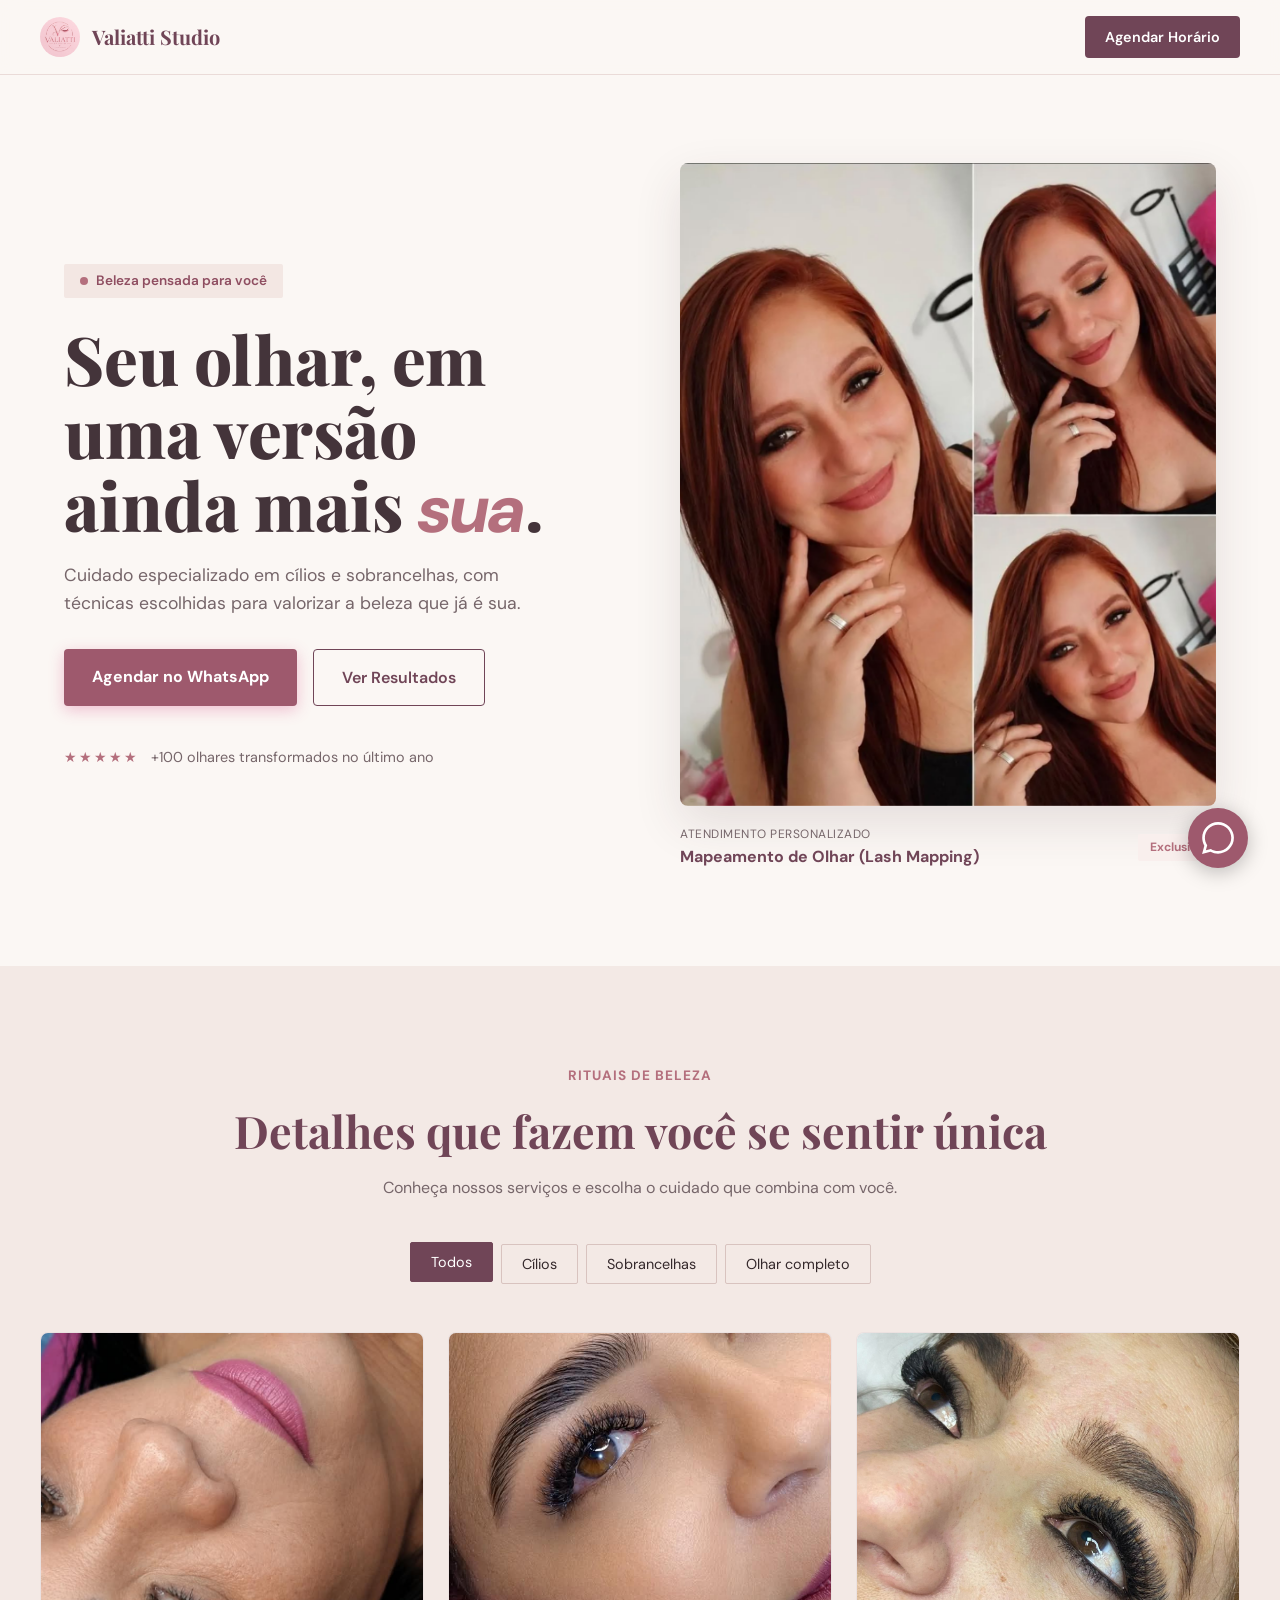
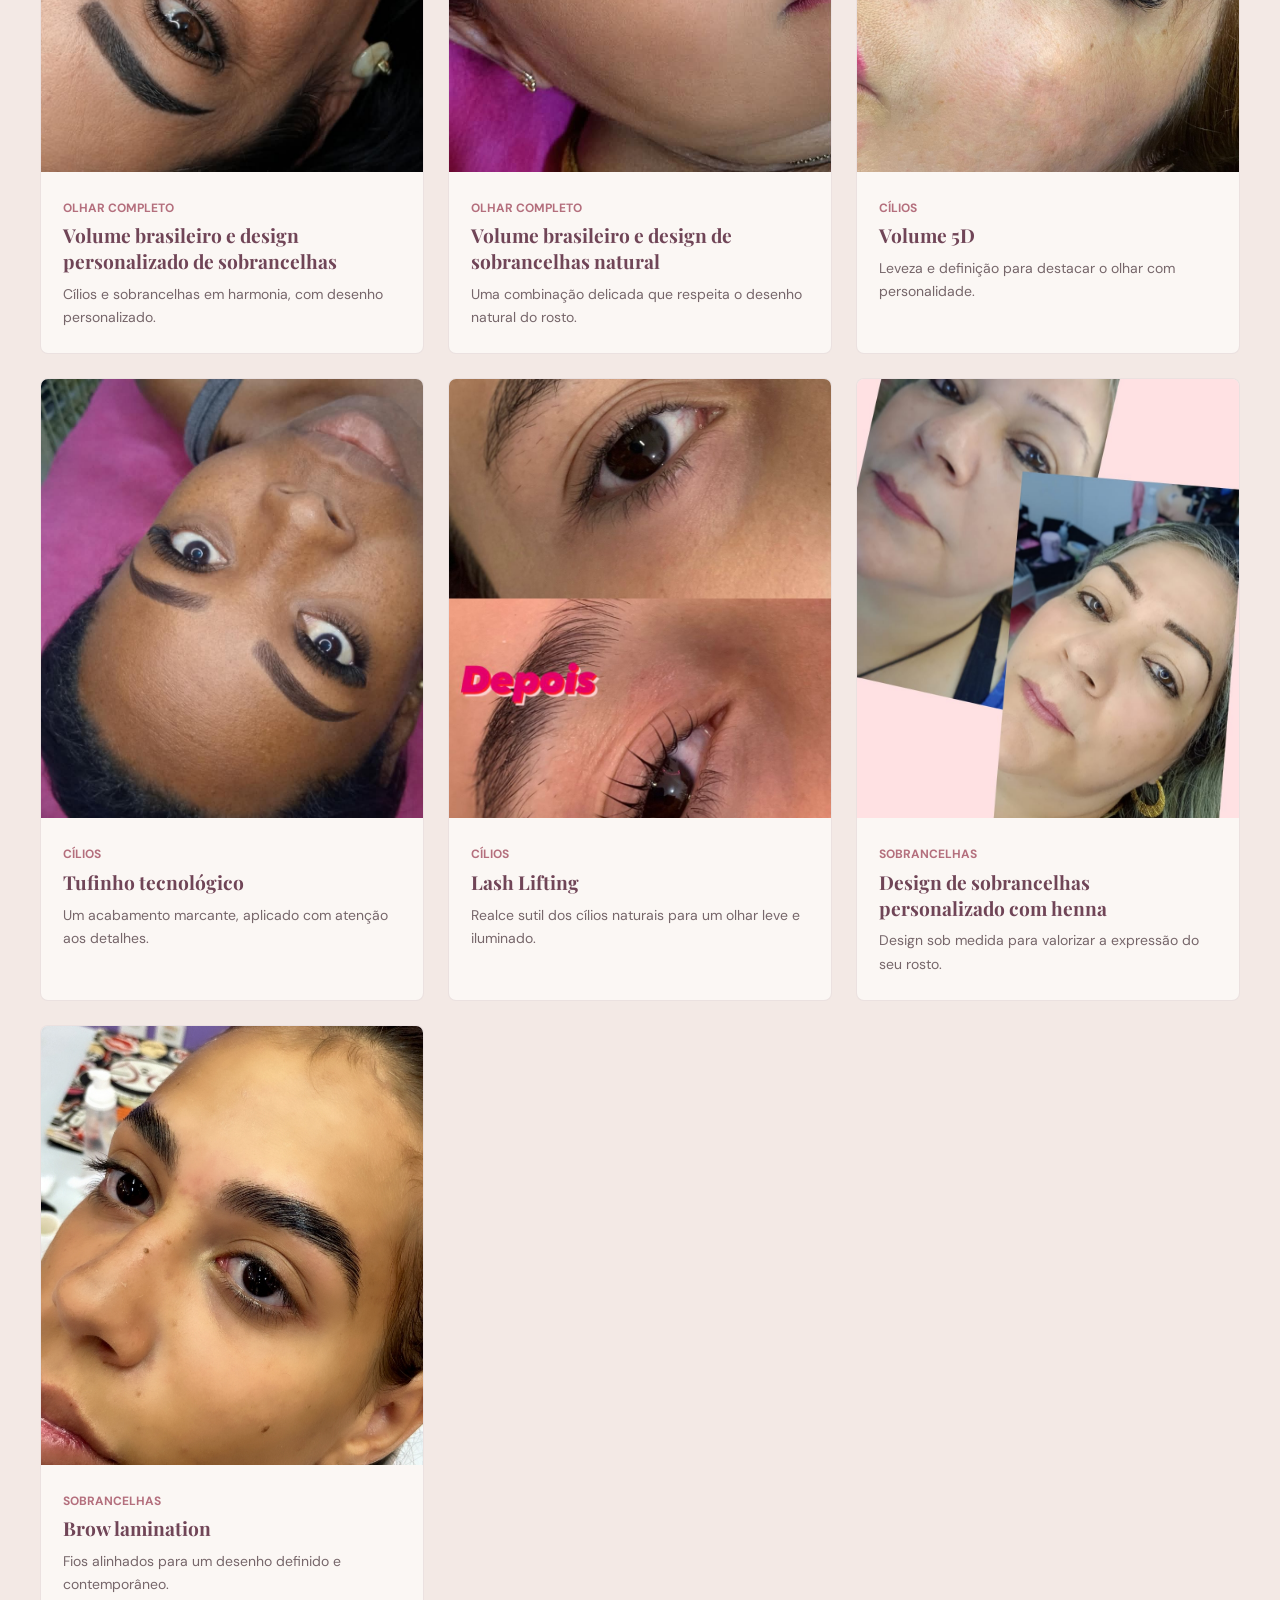
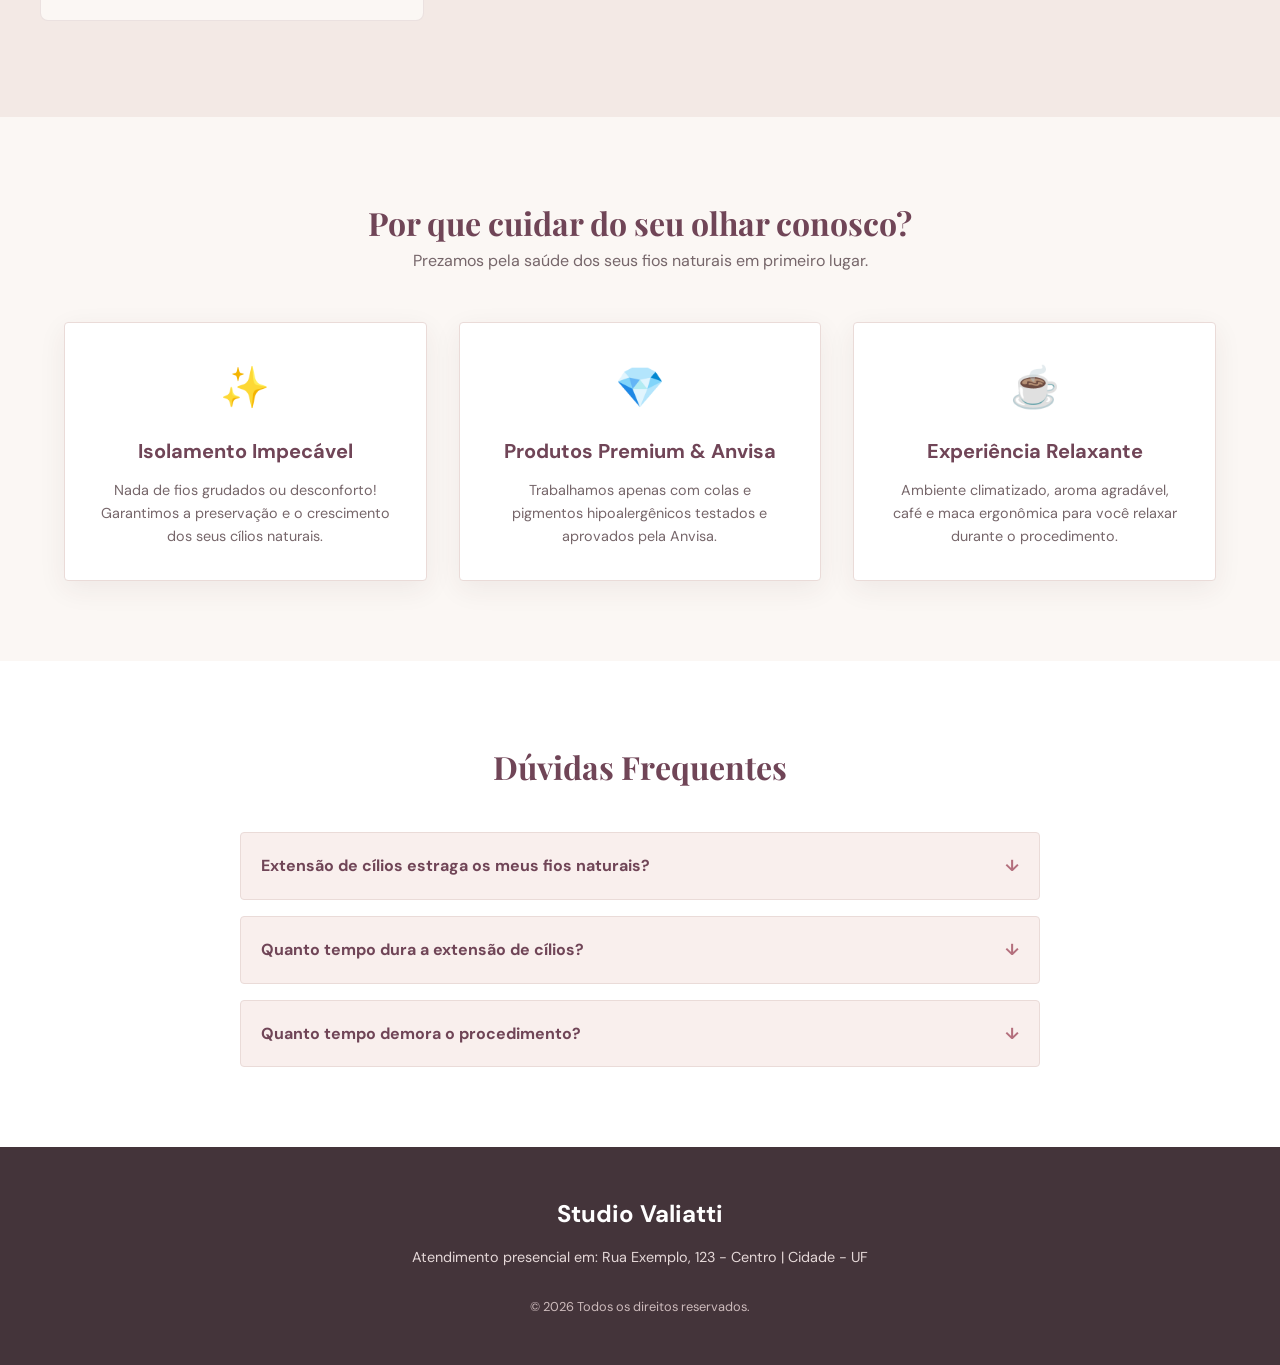
==== commit 156781d9: "Add files via upload" ====
--- a/index.html
+++ b/index.html
@@ -1,324 +1,331 @@
-<!DOCTYPE html>
-<html lang="pt-BR">
-<head>
-    <link rel="stylesheet" href="style.css">
-    <meta charset="UTF-8">
-    <meta name="viewport" content="width=device-width, initial-scale=1.0">
-    <title>Estúdio Valiatti | Extensão de Cílios e Sobrancelhas</title>
-</head>
-<body class="pagina-body">
-
-    <!-- ========================================== -->
-    <!-- CABEÇALHO / NAVBAR                         -->
-    <!-- ========================================== -->
-    <header class="cabecalho-principal">
-        <div class="cabecalho-conteudo">
-            
-            <!-- Logotipo e Nome do Studio -->
-            <div class="menu-logo">
-                <div class="menu-logo-icone">V</div>
-                <span class="menu-logo-texto">Studio Valiatti</span>
-            </div>
-
-            <!-- Botão do Topo (Levar para o WhatsApp) -->
-            <a href="https://wa.me/5500000000000?text=Olá!%20Gostaria%20de%20agendar%20um%20horário." 
-               target="_blank"
-               rel="noopener noreferrer"
-               class="botao-agendar-topo">
-               Agendar Horário
-            </a>
-
-        </div>
-    </header>
-
-
-    <!-- ========================================== -->
-    <!-- HERO SECTION (SEÇÃO PRINCIPAL / DESTAQUE)  -->
-    <!-- ========================================== -->
-    <section class="secao-hero">
-        <div class="hero-conteudo">
-            <div class="hero-grid">
-                
-                <!-- Coluna de Texto e Apresentação -->
-                <div class="hero-coluna-texto">
-                    
-                    <!-- Selo de Destaque -->
-                    <span class="hero-selo-destaque">
-                        <span class="hero-selo-ponto-indicador"></span>
-                        Especialista em Olhar Natural & Marcante
-                    </span>
-                    
-                    <!-- Titulo Principal -->
-                    <h1 class="hero-titulo-principal">
-                        Acorde pronta todos os dias com o <span class="hero-titulo-destaque">olhar dos sonhos</span>.
-                    </h1>
-                    
-                    <!-- Subtítulo / Descrição -->
-                    <p class="hero-descricao">
-                        Técnicas personalizadas de Extensão de Cílios e Design de Sobrancelhas para realçar sua beleza natural sem danificar seus fios.
-                    </p>
-
-                    <!-- Botões de Ação -->
-                    <div class="hero-grupo-botoes">
-                        <a href="https://wa.me/5500000000000?text=Olá!%20Vim%20pelo%20site%20e%20quero%20agendar%20um%20horário." 
-                           target="_blank"
-                           class="botao-whatsapp-hero">
-                            Agendar no WhatsApp
-                        </a>
-                        
-                        <a href="#galeria" 
-                           class="botao-portfolio-hero">
-                            Ver Resultados
-                        </a>
-                    </div>
-
-                    <!-- Prova Social -->
-                    <div class="hero-prova-social">
-                        <div class="hero-estrelas-avaliacao">★★★★★</div>
-                        <span class="hero-texto-avaliacao">+100 olhares transformados no último ano</span>
-                    </div>
-
-                </div>
-
-                <!-- Coluna da Imagem Principal -->
-                <div class="hero-coluna-imagem">
-                    <div class="hero-cartao-imagem">
-                        <div class="hero-wrapper-foto">
-                                   <img src="img_lash/foto.jpg"
-                                       alt="Profissional realizando atendimento de extensão de cílios"
-                                       fetchpriority="high"
-                                 class="hero-foto-principal">
-                        </div>
-                        
-                        <!-- Card Informativo abaixo da imagem -->
-                        <div class="hero-rodape-imagem">
-                            <div class="hero-info-servico">
-                                <p class="hero-info-subtitulo">Atendimento Personalizado</p>
-                                <p class="hero-info-titulo">Mapeamento de Olhar (Lash Mapping)</p>
-                            </div>
-                            <span class="hero-tag-exclusivo">Exclusivo</span>
-                        </div>
-                    </div>
-                </div>
-
-            </div>
-        </div>
-    </section>
-
-
-    <!-- ========================================== -->
-    <!-- PORTFÓLIO E GALERIA                       -->
-    <!-- ========================================== -->
-    <section id="galeria" class="secao-galeria">
-        <div class="galeria-conteudo">
-            
-            <!-- Cabeçalho da Seção -->
-            <div class="galeria-cabecalho">
-                <span class="galeria-tag-secao">Nosso Portfólio</span>
-                <h2 class="galeria-titulo-secao">Resultados de Dar Inveja</h2>
-                <p class="galeria-subtitulo-secao">Confira a transformação de nossas clientes por categoria.</p>
-            </div>
-
-            <!-- Botões de Filtro das Categorias -->
-            <div class="galeria-botoes-filtro">
-                <button type="button" data-filter="all" id="btn-all" class="botao-filtro item-ativo" aria-pressed="true">Todas as Fotos</button>
-                <button type="button" data-filter="cilios" id="btn-cilios" class="botao-filtro" aria-pressed="false">Extensão de Cílios</button>
-                <button type="button" data-filter="sobrancelhas" id="btn-sobrancelhas" class="botao-filtro" aria-pressed="false">Sobrancelhas & Henna</button>
-                <button type="button" data-filter="estudio" id="btn-estudio" class="botao-filtro" aria-pressed="false">Nosso Espaço</button>
-            </div>
-
-            <!-- Grid de Fotos do Portfólio -->
-            <div class="galeria-grid">
-                
-                <!-- Card 1: Cílios -->
-                <div class="cartao-galeria cilios">
-                    <div class="wrapper-imagem-galeria">
-                        <img src="img_lash/img1.jpeg" alt="Resultado de volume brasileiro" class="foto-galeria" loading="lazy">
-                    </div>
-                    <div class="conteudo-cartao-galeria">
-                        <span class="categoria-cartao">Cílios</span>
-                        <h3 class="titulo-cartao">Volume Brasileiro / Tecnológico</h3>
-                        <p class="descricao-cartao">Preenchimento leve com acabamento marcante e ótima retenção.</p>
-                    </div>
-                </div>
-
-                <!-- Card 2: Sobrancelhas -->
-                <div class="cartao-galeria sobrancelhas">
-                    <div class="wrapper-imagem-galeria">
-                        <img src="img_lash/img2.jpeg" alt="Resultado de design de sobrancelhas" class="foto-galeria" loading="lazy">
-                    </div>
-                    <div class="conteudo-cartao-galeria">
-                        <span class="categoria-cartao">Sobrancelhas</span>
-                        <h3 class="titulo-cartao">Design Personalizado com Henna</h3>
-                        <p class="descricao-cartao">Simetria perfeita respeitando o desenho natural do seu rosto.</p>
-                    </div>
-                </div>
-
-                <!-- Card 3: Cílios -->
-                <div class="cartao-galeria cilios">
-                    <div class="wrapper-imagem-galeria">
-                        <img src="img_lash/img3.jpeg" alt="Resultado de lash lifting" class="foto-galeria" loading="lazy">
-                    </div>
-                    <div class="conteudo-cartao-galeria">
-                        <span class="categoria-cartao">Cílios</span>
-                        <h3 class="titulo-cartao">Lash Lifting + Nutrição</h3>
-                        <p class="descricao-cartao">Curvatura e tingimento dos seus próprios cílios naturais.</p>
-                    </div>
-                </div>
-
-                <!-- Card 4: Sobrancelhas -->
-                <div class="cartao-galeria sobrancelhas">
-                    <div class="wrapper-imagem-galeria">
-                        <img src="img_lash/img4.jpeg" alt="Resultado de brow lamination" class="foto-galeria" loading="lazy">
-                    </div>
-                    <div class="conteudo-cartao-galeria">
-                        <span class="categoria-cartao">Sobrancelhas</span>
-                        <h3 class="titulo-cartao">Brow Lamination</h3>
-                        <p class="descricao-cartao">Fios alinhados, encorpados e com efeito selvagem/moderno.</p>
-                    </div>
-                </div>
-
-                <!-- Card 5: Nosso Espaço -->
-                <div class="cartao-galeria estudio">
-                    <div class="wrapper-imagem-galeria">
-                        <img src="img_lash/img5.jpeg" alt="Maca confortável do estúdio" class="foto-galeria" loading="lazy">
-                    </div>
-                    <div class="conteudo-cartao-galeria">
-                        <span class="categoria-cartao">Nosso Espaço</span>
-                        <h3 class="titulo-cartao">Maca Ergonômica VIP</h3>
-                        <p class="descricao-cartao">Conforto absoluto para você relaxar enquanto cuidamos de você.</p>
-                    </div>
-                </div>
-
-                <!-- Card 6: Cílios -->
-                <div class="cartao-galeria cilios">
-                    <div class="wrapper-imagem-galeria">
-                        <img src="img_lash/img6.jpeg" alt="Resultado de extensão fio a fio clássica" class="foto-galeria" loading="lazy">
-                    </div>
-                    <div class="conteudo-cartao-galeria">
-                        <span class="categoria-cartao">Cílios</span>
-                        <h3 class="titulo-cartao">Fio a Fio Clássico</h3>
-                        <p class="descricao-cartao">Efeito rímel impecável, discreto e ideal para o dia a dia.</p>
-                    </div>
-                </div>
-
-            </div>
-        </div>
-    </section>
-
-
-    <!-- ========================================== -->
-    <!-- DIFERENCIAIS / POR QUE NOS ESCOLHER        -->
-    <!-- ========================================== -->
-    <section class="secao-diferenciais">
-        <div class="diferenciais-conteudo">
-            
-            <div class="diferenciais-cabecalho">
-                <h2 class="diferenciais-titulo">Por que cuidar do seu olhar conosco?</h2>
-                <p class="diferenciais-subtitulo">Prezamos pela saúde dos seus fios naturais em primeiro lugar.</p>
-            </div>
-
-            <!-- Grid com os Diferenciais -->
-            <div class="diferenciais-grid">
-                
-                <!-- Card Diferencial 1 -->
-                <div class="cartao-diferencial">
-                    <div class="icone-diferencial">✨</div>
-                    <h3 class="titulo-diferencial">Isolamento Impecável</h3>
-                    <p class="descricao-diferencial">Nada de fios grudados ou desconforto! Garantimos a preservação e o crescimento dos seus cílios naturais.</p>
-                </div>
-
-                <!-- Card Diferencial 2 -->
-                <div class="cartao-diferencial">
-                    <div class="icone-diferencial">💎</div>
-                    <h3 class="titulo-diferencial">Produtos Premium & Anvisa</h3>
-                    <p class="descricao-diferencial">Trabalhamos apenas com colas e pigmentos hipoalergênicos testados e aprovados pela Anvisa.</p>
-                </div>
-
-                <!-- Card Diferencial 3 -->
-                <div class="cartao-diferencial">
-                    <div class="icone-diferencial">☕</div>
-                    <h3 class="titulo-diferencial">Experiência Relaxante</h3>
-                        <p class="descricao-diferencial">Ambiente climatizado, aroma agradável, café e maca ergonômica para você relaxar durante o procedimento.</p>
-                </div>
-
-            </div>
-        </div>
-    </section>
-
-
-    <!-- ========================================== -->
-    <!-- DÚVIDAS FREQUENTES (FAQ)                  -->
-    <!-- ========================================== -->
-    <section class="secao-faq">
-        <div class="faq-conteudo">
-            <h2 class="faq-titulo-secao">Dúvidas Frequentes</h2>
-            
-            <div class="faq-lista">
-                
-                <!-- Item FAQ 1 -->
-                <details class="faq-item">
-                    <summary class="faq-pergunta">
-                        <span>Extensão de cílios estraga os meus fios naturais?</span>
-                        <span class="faq-icone-seta">↓</span>
-                    </summary>
-                    <p class="faq-resposta">
-                        Não! Quando a extensão é feita com isolamento correto, peso adequado e por uma profissional qualificada, seus fios naturais continuam crescendo e se renovando normalmente.
-                    </p>
-                </details>
-
-                <!-- Item FAQ 2 -->
-                <details class="faq-item">
-                    <summary class="faq-pergunta">
-                        <span>Quanto tempo dura a extensão de cílios?</span>
-                        <span class="faq-icone-seta">↓</span>
-                    </summary>
-                    <p class="faq-resposta">
-                        A manutenção é recomendada a cada 15 a 21 dias para manter o preenchimento bonito, acompanhando o ciclo de crescimento dos seus fios naturais.
-                    </p>
-                </details>
-
-                <!-- Item FAQ 3 -->
-                <details class="faq-item">
-                    <summary class="faq-pergunta">
-                        <span>Quanto tempo demora o procedimento?</span>
-                        <span class="faq-icone-seta">↓</span>
-                    </summary>
-                    <p class="faq-resposta">
-                        O procedimento inicial dura cerca de 1h30 a 2h, dependendo da técnica escolhida. O design de sobrancelhas dura cerca de 30 a 45 minutos.
-                    </p>
-                </details>
-
-            </div>
-        </div>
-    </section>
-
-
-    <!-- ========================================== -->
-    <!-- RODAPÉ                                     -->
-    <!-- ========================================== -->
-    <footer class="rodape-principal">
-        <div class="rodape-conteudo">
-            <p class="rodape-nome-marca">Studio Valiatti</p>
-            <p class="rodape-endereco">Atendimento presencial em: Rua Exemplo, 123 - Centro | Cidade - UF</p>
-            <p class="rodape-direitos">© 2026 Todos os direitos reservados.</p>
-        </div>
-    </footer>
-
-
-    <!-- ========================================== -->
-    <!-- BOTÃO FLUTUANTE DO WHATSAPP               -->
-    <!-- ========================================== -->
-    <a href="https://wa.me/5500000000000?text=Olá!%20Vim%20pelo%20site%20e%20gostaria%20de%20consultar%20os%20horários%20disponíveis." 
-    target="_blank"
-    rel="noopener noreferrer"
-    aria-label="Agendar via WhatsApp"
-       class="botao-flutuante-whatsapp">
-    <svg class="icone-whatsapp-svg" viewBox="0 0 24 24" aria-hidden="true" focusable="false">
-           <path d="M.057 24l1.687-6.163c-1.041-1.804-1.588-3.849-1.587-5.946.003-6.556 5.338-11.891 11.893-11.891 3.181.001 6.167 1.24 8.413 3.488 2.245 2.248 3.481 5.236 3.48 8.414-.003 6.557-5.338 11.892-11.893 11.892-1.99-.001-3.951-.5-5.688-1.448l-6.305 1.654zm6.597-3.807c1.676.995 3.276 1.591 5.392 1.592 5.448 0 9.886-4.434 9.889-9.885.002-5.462-4.415-9.89-9.881-9.892-5.452 0-9.887 4.434-9.889 9.884-.001 2.225.651 3.891 1.746 5.634l-.999 3.648 3.742-.981z"/>
-       </svg>
-    </a>
-
-    <script src="script.js" defer></script>
-</body>
+<!DOCTYPE html>
+<html lang="pt-BR">
+<head>
+    <meta name="description" content="Realce sua beleza com serviços personalizados para cílios e sobrancelhas no Valiatti Studio.">
+    <link rel="preconnect" href="https://fonts.googleapis.com">
+    <link rel="preconnect" href="https://fonts.gstatic.com" crossorigin>
+    <link href="https://fonts.googleapis.com/css2?family=DM+Sans:wght@400;500;600;700&family=Playfair+Display:ital,wght@0,500;0,600;0,700;1,500;1,600&display=swap" rel="stylesheet">
+    <link rel="stylesheet" href="style.css">
+    <meta charset="UTF-8">
+    <meta name="viewport" content="width=device-width, initial-scale=1.0">
+    <title>Estúdio Valiatti | Extensão de Cílios e Sobrancelhas</title>
+</head>
+<body class="pagina-body">
+
+    <!-- ========================================== -->
+    <!-- CABEÇALHO / NAVBAR                         -->
+    <!-- ========================================== -->
+    <header class="cabecalho-principal">
+        <div class="cabecalho-conteudo">
+            
+            <!-- Logotipo e Nome do Studio -->
+            <div class="menu-logo">
+                <img class="menu-logo-icone" src="img_lash/logo.jpeg" alt="">
+                <span class="menu-logo-texto">Valiatti Studio</span>
+            </div>
+
+            <!-- Botão do Topo (Levar para o WhatsApp) -->
+            <a href="https://wa.me/5528992525648?text=Olá!%20Gostaria%20de%20agendar%20um%20horário."
+               target="_blank"
+               rel="noopener noreferrer"
+               class="botao-agendar-topo">
+               Agendar Horário
+            </a>
+
+        </div>
+    </header>
+
+
+    <!-- ========================================== -->
+    <!-- HERO SECTION (SEÇÃO PRINCIPAL / DESTAQUE)  -->
+    <!-- ========================================== -->
+    <section class="secao-hero">
+        <div class="hero-conteudo">
+            <div class="hero-grid">
+                
+                <!-- Coluna de Texto e Apresentação -->
+                <div class="hero-coluna-texto reveal">
+                    
+                    <!-- Selo de Destaque -->
+                    <span class="hero-selo-destaque">
+                        <span class="hero-selo-ponto-indicador"></span>
+                        Beleza pensada para você
+                    </span>
+                    
+                    <!-- Titulo Principal -->
+                    <h1 class="hero-titulo-principal">
+                        Seu olhar, em uma versão ainda mais <span class="hero-titulo-destaque">sua</span>.
+                    </h1>
+                    
+                    <!-- Subtítulo / Descrição -->
+                    <p class="hero-descricao">
+                        Cuidado especializado em cílios e sobrancelhas, com técnicas escolhidas para valorizar a beleza que já é sua.
+                    </p>
+
+                    <!-- Botões de Ação -->
+                    <div class="hero-grupo-botoes">
+                        <a href="https://wa.me/5528992525648?text=Olá!%20Vim%20pelo%20site%20e%20quero%20agendar%20um%20horário."
+                           target="_blank"
+                           class="botao-whatsapp-hero">
+                            Agendar no WhatsApp
+                        </a>
+                        
+                        <a href="#galeria" 
+                           class="botao-portfolio-hero">
+                            Ver Resultados
+                        </a>
+                    </div>
+
+                    <!-- Prova Social -->
+                    <div class="hero-prova-social">
+                        <div class="hero-estrelas-avaliacao">★★★★★</div>
+                        <span class="hero-texto-avaliacao">+100 olhares transformados no último ano</span>
+                    </div>
+
+                </div>
+
+                <!-- Coluna da Imagem Principal -->
+                <div class="hero-coluna-imagem reveal">
+                    <div class="hero-cartao-imagem">
+                        <div class="hero-wrapper-foto">
+                                   <img src="img_lash/foto.jpg"
+                                       alt="Profissional realizando atendimento de extensão de cílios"
+                                       fetchpriority="high"
+                                 class="hero-foto-principal">
+                        </div>
+                        
+                        <!-- Card Informativo abaixo da imagem -->
+                        <div class="hero-rodape-imagem">
+                            <div class="hero-info-servico">
+                                <p class="hero-info-subtitulo">Atendimento Personalizado</p>
+                                <p class="hero-info-titulo">Mapeamento de Olhar (Lash Mapping)</p>
+                            </div>
+                            <span class="hero-tag-exclusivo">Exclusivo</span>
+                        </div>
+                    </div>
+                </div>
+
+            </div>
+        </div>
+    </section>
+
+
+    <!-- ========================================== -->
+    <!-- PORTFÓLIO E GALERIA                       -->
+    <!-- ========================================== -->
+    <section id="galeria" class="secao-galeria">
+        <div class="galeria-conteudo">
+            
+            <!-- Cabeçalho da Seção -->
+            <div class="galeria-cabecalho reveal">
+                <span class="galeria-tag-secao">Rituais de beleza</span>
+                <h2 class="galeria-titulo-secao">Detalhes que fazem você se sentir única</h2>
+                <p class="galeria-subtitulo-secao">Conheça nossos serviços e escolha o cuidado que combina com você.</p>
+            </div>
+
+            <!-- Botões de Filtro das Categorias -->
+            <div class="galeria-botoes-filtro reveal" role="group" aria-label="Filtrar serviços">
+                <button type="button" data-filter="all" id="btn-all" class="botao-filtro item-ativo" aria-pressed="true">Todos</button>
+                <button type="button" data-filter="cilios" id="btn-cilios" class="botao-filtro" aria-pressed="false">Cílios</button>
+                <button type="button" data-filter="sobrancelhas" id="btn-sobrancelhas" class="botao-filtro" aria-pressed="false">Sobrancelhas</button>
+                <button type="button" data-filter="combinados" id="btn-combinados" class="botao-filtro" aria-pressed="false">Olhar completo</button>
+            </div>
+
+            <!-- Grid de Fotos do Portfólio -->
+            <div class="galeria-grid">
+                <article class="cartao-galeria combinados reveal">
+                    <div class="wrapper-imagem-galeria">
+                        <img src="img_lash/Volume brasileiro e design personalizado de sobrancelhas.jpeg" alt="Volume brasileiro com design personalizado de sobrancelhas" class="foto-galeria" loading="lazy">
+                    </div>
+                    <div class="conteudo-cartao-galeria">
+                        <span class="categoria-cartao">Olhar completo</span>
+                        <h3 class="titulo-cartao">Volume brasileiro e design personalizado de sobrancelhas</h3>
+                        <p class="descricao-cartao">Cílios e sobrancelhas em harmonia, com desenho personalizado.</p>
+                    </div>
+                </article>
+
+                <article class="cartao-galeria combinados reveal">
+                    <div class="wrapper-imagem-galeria">
+                        <img src="img_lash/Volume brasileiro e design de sobrancelhas natural.jpeg" alt="Volume brasileiro com design natural de sobrancelhas" class="foto-galeria" loading="lazy">
+                    </div>
+                    <div class="conteudo-cartao-galeria">
+                        <span class="categoria-cartao">Olhar completo</span>
+                        <h3 class="titulo-cartao">Volume brasileiro e design de sobrancelhas natural</h3>
+                        <p class="descricao-cartao">Uma combinação delicada que respeita o desenho natural do rosto.</p>
+                    </div>
+                </article>
+
+                <article class="cartao-galeria cilios reveal">
+                    <div class="wrapper-imagem-galeria">
+                        <img src="img_lash/Volume 5D.jpeg" alt="Resultado do serviço Volume 5D" class="foto-galeria" loading="lazy">
+                    </div>
+                    <div class="conteudo-cartao-galeria">
+                        <span class="categoria-cartao">Cílios</span>
+                        <h3 class="titulo-cartao">Volume 5D</h3>
+                        <p class="descricao-cartao">Leveza e definição para destacar o olhar com personalidade.</p>
+                    </div>
+                </article>
+
+                <article class="cartao-galeria cilios reveal">
+                    <div class="wrapper-imagem-galeria">
+                        <img src="img_lash/Tufinho tecnológico.jpeg" alt="Resultado do serviço Tufinho tecnológico" class="foto-galeria" loading="lazy">
+                    </div>
+                    <div class="conteudo-cartao-galeria">
+                        <span class="categoria-cartao">Cílios</span>
+                        <h3 class="titulo-cartao">Tufinho tecnológico</h3>
+                        <p class="descricao-cartao">Um acabamento marcante, aplicado com atenção aos detalhes.</p>
+                    </div>
+                </article>
+
+                <article class="cartao-galeria cilios reveal">
+                    <div class="wrapper-imagem-galeria">
+                        <img src="img_lash/Lash Lifting.jpg" alt="Resultado de Lash Lifting" class="foto-galeria" loading="lazy">
+                    </div>
+                    <div class="conteudo-cartao-galeria">
+                        <span class="categoria-cartao">Cílios</span>
+                        <h3 class="titulo-cartao">Lash Lifting</h3>
+                        <p class="descricao-cartao">Realce sutil dos cílios naturais para um olhar leve e iluminado.</p>
+                    </div>
+                </article>
+
+                <article class="cartao-galeria sobrancelhas reveal">
+                    <div class="wrapper-imagem-galeria">
+                        <img src="img_lash/Design de sobrancelhas personalizado com henna.jpg" alt="Design de sobrancelhas personalizado com henna" class="foto-galeria" loading="lazy">
+                    </div>
+                    <div class="conteudo-cartao-galeria">
+                        <span class="categoria-cartao">Sobrancelhas</span>
+                        <h3 class="titulo-cartao">Design de sobrancelhas personalizado com henna</h3>
+                        <p class="descricao-cartao">Design sob medida para valorizar a expressão do seu rosto.</p>
+                    </div>
+                </article>
+
+                <article class="cartao-galeria sobrancelhas reveal">
+                    <div class="wrapper-imagem-galeria">
+                        <img src="img_lash/Brow lamination.jpg" alt="Resultado de Brow Lamination" class="foto-galeria" loading="lazy">
+                    </div>
+                    <div class="conteudo-cartao-galeria">
+                        <span class="categoria-cartao">Sobrancelhas</span>
+                        <h3 class="titulo-cartao">Brow lamination</h3>
+                        <p class="descricao-cartao">Fios alinhados para um desenho definido e contemporâneo.</p>
+                    </div>
+                </article>
+            </div>
+        </div>
+    </section>
+
+
+    <!-- ========================================== -->
+    <!-- DIFERENCIAIS / POR QUE NOS ESCOLHER        -->
+    <!-- ========================================== -->
+    <section class="secao-diferenciais">
+        <div class="diferenciais-conteudo">
+            
+            <div class="diferenciais-cabecalho">
+                <h2 class="diferenciais-titulo">Por que cuidar do seu olhar conosco?</h2>
+                <p class="diferenciais-subtitulo">Prezamos pela saúde dos seus fios naturais em primeiro lugar.</p>
+            </div>
+
+            <!-- Grid com os Diferenciais -->
+            <div class="diferenciais-grid">
+                
+                <!-- Card Diferencial 1 -->
+                <div class="cartao-diferencial reveal">
+                    <div class="icone-diferencial">✨</div>
+                    <h3 class="titulo-diferencial">Isolamento Impecável</h3>
+                    <p class="descricao-diferencial">Nada de fios grudados ou desconforto! Garantimos a preservação e o crescimento dos seus cílios naturais.</p>
+                </div>
+
+                <!-- Card Diferencial 2 -->
+                <div class="cartao-diferencial reveal">
+                    <div class="icone-diferencial">💎</div>
+                    <h3 class="titulo-diferencial">Produtos Premium & Anvisa</h3>
+                    <p class="descricao-diferencial">Trabalhamos apenas com colas e pigmentos hipoalergênicos testados e aprovados pela Anvisa.</p>
+                </div>
+
+                <!-- Card Diferencial 3 -->
+                <div class="cartao-diferencial reveal">
+                    <div class="icone-diferencial">☕</div>
+                    <h3 class="titulo-diferencial">Experiência Relaxante</h3>
+                        <p class="descricao-diferencial">Ambiente climatizado, aroma agradável, café e maca ergonômica para você relaxar durante o procedimento.</p>
+                </div>
+
+            </div>
+        </div>
+    </section>
+
+
+    <!-- ========================================== -->
+    <!-- DÚVIDAS FREQUENTES (FAQ)                  -->
+    <!-- ========================================== -->
+    <section class="secao-faq">
+        <div class="faq-conteudo">
+            <h2 class="faq-titulo-secao">Dúvidas Frequentes</h2>
+            
+            <div class="faq-lista">
+                
+                <!-- Item FAQ 1 -->
+                <details class="faq-item reveal">
+                    <summary class="faq-pergunta">
+                        <span>Extensão de cílios estraga os meus fios naturais?</span>
+                        <span class="faq-icone-seta">↓</span>
+                    </summary>
+                    <p class="faq-resposta">
+                        Não! Quando a extensão é feita com isolamento correto, peso adequado e por uma profissional qualificada, seus fios naturais continuam crescendo e se renovando normalmente.
+                    </p>
+                </details>
+
+                <!-- Item FAQ 2 -->
+                <details class="faq-item reveal">
+                    <summary class="faq-pergunta">
+                        <span>Quanto tempo dura a extensão de cílios?</span>
+                        <span class="faq-icone-seta">↓</span>
+                    </summary>
+                    <p class="faq-resposta">
+                        A manutenção é recomendada a cada 15 a 21 dias para manter o preenchimento bonito, acompanhando o ciclo de crescimento dos seus fios naturais.
+                    </p>
+                </details>
+
+                <!-- Item FAQ 3 -->
+                <details class="faq-item reveal">
+                    <summary class="faq-pergunta">
+                        <span>Quanto tempo demora o procedimento?</span>
+                        <span class="faq-icone-seta">↓</span>
+                    </summary>
+                    <p class="faq-resposta">
+                        O procedimento inicial dura cerca de 1h30 a 2h, dependendo da técnica escolhida. O design de sobrancelhas dura cerca de 30 a 45 minutos.
+                    </p>
+                </details>
+
+            </div>
+        </div>
+    </section>
+
+
+    <!-- ========================================== -->
+    <!-- RODAPÉ                                     -->
+    <!-- ========================================== -->
+    <footer class="rodape-principal">
+        <div class="rodape-conteudo">
+            <p class="rodape-nome-marca">Studio Valiatti</p>
+            <p class="rodape-endereco">Atendimento presencial em: Rua Exemplo, 123 - Centro | Cidade - UF</p>
+            <p class="rodape-direitos">© 2026 Todos os direitos reservados.</p>
+        </div>
+    </footer>
+
+
+    <!-- ========================================== -->
+    <!-- BOTÃO FLUTUANTE DO WHATSAPP               -->
+    <!-- ========================================== -->
+    <a href="https://wa.me/5528992525648?text=Olá!%20Vim%20pelo%20site%20e%20gostaria%20de%20consultar%20os%20horários%20disponíveis."
+    target="_blank"
+    rel="noopener noreferrer"
+    aria-label="Agendar via WhatsApp"
+       class="botao-flutuante-whatsapp">
+    <svg class="icone-whatsapp-svg" viewBox="0 0 24 24" aria-hidden="true" focusable="false">
+           <path d="M.057 24l1.687-6.163c-1.041-1.804-1.588-3.849-1.587-5.946.003-6.556 5.338-11.891 11.893-11.891 3.181.001 6.167 1.24 8.413 3.488 2.245 2.248 3.481 5.236 3.48 8.414-.003 6.557-5.338 11.892-11.893 11.892-1.99-.001-3.951-.5-5.688-1.448l-6.305 1.654zm6.597-3.807c1.676.995 3.276 1.591 5.392 1.592 5.448 0 9.886-4.434 9.889-9.885.002-5.462-4.415-9.89-9.881-9.892-5.452 0-9.887 4.434-9.889 9.884-.001 2.225.651 3.891 1.746 5.634l-.999 3.648 3.742-.981z"/>
+       </svg>
+    </a>
+
+    <script src="script.js" defer></script>
+</body>
 </html>
--- a/style.css
+++ b/style.css
@@ -1,653 +1,749 @@
-/* ========================================== */
-/* VARIÁVEIS E CONFIGURAÇÕES GERAIS           */
-/* ========================================== */
-:root {
-    --cor-primaria: #3b182b;
-    --cor-secundaria: #d66a91;
-    --cor-secundaria-hover: #b84d75;
-    --cor-fundo-claro: #fff5f9;
-    --cor-fundo-card: #ffffff;
-    --cor-texto-principal: #3b182b;
-    --cor-texto-suave: #6f5360;
-    --cor-borda: #f0d6e1;
-    --cor-whatsapp: #d83f7d;
-    --cor-whatsapp-hover: #b82d65;
-
-    --fonte-principal: "Trebuchet MS", "Segoe UI", sans-serif;
-    --fonte-titulo: Georgia, "Times New Roman", serif;
-    --sombra-suave: 0 4px 20px rgba(0, 0, 0, 0.05);
-    --sombra-card: 0 10px 30px rgba(0, 0, 0, 0.08);
-    --sombra-hover: 0 15px 35px rgba(0, 0, 0, 0.12);
-    --transicao: all 0.3s ease;
-    --raio-borda: 16px;
-}
-
-* {
-    margin: 0;
-    padding: 0;
-    box-sizing: border-box;
-    font-family: var(--fonte-principal);
-}
-
-body.pagina-body {
-    background: linear-gradient(135deg, #fff5f9 0%, #fce8f1 52%, #fff5f9 100%);
-    color: var(--cor-texto-principal);
-    line-height: 1.6;
-    overflow-x: hidden;
-}
-
-a,
-button {
-    -webkit-tap-highlight-color: transparent;
-}
-
-a:focus-visible,
-button:focus-visible,
-summary:focus-visible {
-    outline: 3px solid var(--cor-secundaria);
-    outline-offset: 3px;
-}
-
-/* ========================================== */
-/* CABEÇALHO / NAVBAR                         */
-/* ========================================== */
-.cabecalho-principal {
-    position: sticky;
-    top: 0;
-    z-index: 100;
-    background-color: rgba(255, 255, 255, 0.95);
-    backdrop-filter: blur(10px);
-    border-bottom: 1px solid var(--cor-borda);
-    padding: 1rem 1.5rem;
-}
-
-.cabecalho-conteudo {
-    max-width: 1200px;
-    margin: 0 auto;
-    display: flex;
-    justify-content: space-between;
-    align-items: center;
-}
-
-.menu-logo {
-    display: flex;
-    align-items: center;
-    gap: 0.75rem;
-}
-
-.menu-logo-icone {
-    width: 40px;
-    height: 40px;
-    background-color: var(--cor-primaria);
-    color: var(--cor-fundo-card);
-    font-weight: bold;
-    font-size: 1.2rem;
-    display: flex;
-    align-items: center;
-    justify-content: center;
-    border-radius: 50%;
-}
-
-.menu-logo-texto {
-    font-size: 1.25rem;
-    font-weight: 700;
-    letter-spacing: -0.5px;
-    color: var(--cor-primaria);
-}
-
-.botao-agendar-topo {
-    background-color: var(--cor-primaria);
-    color: #ffffff;
-    text-decoration: none;
-    padding: 0.6rem 1.25rem;
-    border-radius: 50px;
-    font-weight: 600;
-    font-size: 0.9rem;
-    transition: var(--transicao);
-}
-
-.botao-agendar-topo:hover {
-    background-color: var(--cor-secundaria);
-}
-
-
-/* ========================================== */
-/* HERO SECTION                               */
-/* ========================================== */
-.secao-hero {
-    padding: 4rem 1.5rem;
-    max-width: 1200px;
-    margin: 0 auto;
-}
-
-.hero-grid {
-    display: grid;
-    grid-template-columns: 1fr;
-    gap: 3rem;
-    align-items: center;
-}
-
-@media (min-width: 992px) {
-    .hero-grid {
-        grid-template-columns: 1fr 1fr;
-    }
-}
-
-.hero-selo-destaque {
-    display: inline-flex;
-    align-items: center;
-    gap: 0.5rem;
-    background-color: rgba(214, 106, 145, 0.15);
-    color: var(--cor-secundaria-hover);
-    padding: 0.4rem 1rem;
-    border-radius: 50px;
-    font-size: 0.85rem;
-    font-weight: 600;
-    margin-bottom: 1.5rem;
-}
-
-.hero-selo-ponto-indicador {
-    width: 8px;
-    height: 8px;
-    background-color: var(--cor-secundaria);
-    border-radius: 50%;
-}
-
-.hero-titulo-principal {
-    font-family: var(--fonte-titulo);
-    font-size: clamp(2.4rem, 5vw, 4rem);
-    line-height: 1.2;
-    font-weight: 800;
-    color: var(--cor-primaria);
-    margin-bottom: 1rem;
-}
-
-.hero-titulo-destaque {
-    color: var(--cor-secundaria);
-    font-style: italic;
-}
-
-.hero-descricao {
-    font-size: 1.1rem;
-    color: var(--cor-texto-suave);
-    margin-bottom: 2rem;
-    max-width: 500px;
-}
-
-.hero-grupo-botoes {
-    display: flex;
-    flex-wrap: wrap;
-    gap: 1rem;
-    margin-bottom: 2.5rem;
-}
-
-.botao-whatsapp-hero {
-    background-color: var(--cor-whatsapp);
-    color: #ffffff;
-    text-decoration: none;
-    padding: 0.9rem 1.75rem;
-    border-radius: 50px;
-    font-weight: 700;
-    box-shadow: 0 4px 15px rgba(216, 63, 125, 0.3);
-    transition: var(--transicao);
-}
-
-.botao-whatsapp-hero:hover {
-    background-color: var(--cor-whatsapp-hover);
-    transform: translateY(-2px);
-}
-
-.botao-portfolio-hero {
-    background-color: transparent;
-    color: var(--cor-primaria);
-    border: 1px solid var(--cor-primaria);
-    text-decoration: none;
-    padding: 0.9rem 1.75rem;
-    border-radius: 50px;
-    font-weight: 600;
-    transition: var(--transicao);
-}
-
-.botao-portfolio-hero:hover {
-    background-color: var(--cor-primaria);
-    color: #ffffff;
-}
-
-.hero-prova-social {
-    display: flex;
-    align-items: center;
-    gap: 0.75rem;
-    font-size: 0.9rem;
-    color: var(--cor-texto-suave);
-}
-
-.hero-estrelas-avaliacao {
-    color: var(--cor-secundaria);
-    letter-spacing: 2px;
-}
-
-/* Imagem do Hero */
-.hero-cartao-imagem {
-    background-color: var(--cor-fundo-card);
-    border-radius: var(--raio-borda);
-    padding: 1rem;
-    box-shadow: var(--sombra-card);
-}
-
-.hero-wrapper-foto {
-    border-radius: calc(var(--raio-borda) - 4px);
-    overflow: hidden;
-    aspect-ratio: 4/5;
-}
-
-.hero-foto-principal {
-    width: 100%;
-    height: 100%;
-    object-fit: cover;
-}
-
-.hero-rodape-imagem {
-    display: flex;
-    justify-content: space-between;
-    align-items: center;
-    margin-top: 1rem;
-    padding: 0.5rem 0.5rem 0;
-}
-
-.hero-info-subtitulo {
-    font-size: 0.75rem;
-    color: var(--cor-texto-suave);
-    text-transform: uppercase;
-    letter-spacing: 0.5px;
-}
-
-.hero-info-titulo {
-    font-weight: 700;
-    color: var(--cor-primaria);
-}
-
-.hero-tag-exclusivo {
-    background-color: var(--cor-fundo-claro);
-    color: var(--cor-secundaria);
-    padding: 0.25rem 0.75rem;
-    border-radius: 20px;
-    font-size: 0.75rem;
-    font-weight: 700;
-}
-
-
-/* ========================================== */
-/* PORTFÓLIO E GALERIA                       */
-/* ========================================== */
-.secao-galeria {
-    padding: 5rem 1.5rem;
-    background-color: #ffffff;
-}
-
-.galeria-conteudo {
-    max-width: 1200px;
-    margin: 0 auto;
-}
-
-.galeria-cabecalho {
-    text-align: center;
-    margin-bottom: 2.5rem;
-}
-
-.galeria-tag-secao {
-    color: var(--cor-secundaria);
-    font-weight: 700;
-    text-transform: uppercase;
-    font-size: 0.85rem;
-    letter-spacing: 1px;
-}
-
-.galeria-titulo-secao {
-    font-family: var(--fonte-titulo);
-    font-size: 2.25rem;
-    color: var(--cor-primaria);
-    margin: 0.5rem 0;
-}
-
-.galeria-subtitulo-secao {
-    color: var(--cor-texto-suave);
-}
-
-/* Filtros */
-.galeria-botoes-filtro {
-    display: flex;
-    justify-content: center;
-    flex-wrap: wrap;
-    gap: 0.5rem;
-    margin-bottom: 3rem;
-}
-
-.botao-filtro {
-    background-color: var(--cor-fundo-claro);
-    border: 1px solid var(--cor-borda);
-    padding: 0.6rem 1.25rem;
-    border-radius: 50px;
-    font-size: 0.9rem;
-    color: var(--cor-texto-principal);
-    cursor: pointer;
-    transition: var(--transicao);
-}
-
-.botao-filtro:hover,
-.botao-filtro.item-ativo {
-    background-color: var(--cor-primaria);
-    color: #ffffff;
-    border-color: var(--cor-primaria);
-}
-
-/* Grid da Galeria */
-.galeria-grid {
-    display: grid;
-    grid-template-columns: 1fr;
-    gap: 2rem;
-}
-
-@media (min-width: 640px) {
-    .galeria-grid {
-        grid-template-columns: repeat(2, 1fr);
-    }
-}
-
-@media (min-width: 992px) {
-    .galeria-grid {
-        grid-template-columns: repeat(3, 1fr);
-    }
-}
-
-.cartao-galeria {
-    background-color: var(--cor-fundo-card);
-    border-radius: var(--raio-borda);
-    overflow: hidden;
-    border: 1px solid var(--cor-borda);
-    transition: var(--transicao);
-}
-
-.cartao-galeria:hover {
-    transform: translateY(-5px);
-    box-shadow: var(--sombra-hover);
-}
-
-.wrapper-imagem-galeria {
-    aspect-ratio: 4/3;
-    overflow: hidden;
-}
-
-.foto-galeria {
-    width: 100%;
-    height: 100%;
-    object-fit: cover;
-    transition: var(--transicao);
-}
-
-.cartao-galeria:hover .foto-galeria {
-    transform: scale(1.05);
-}
-
-.conteudo-cartao-galeria {
-    padding: 1.25rem;
-}
-
-.categoria-cartao {
-    font-size: 0.75rem;
-    text-transform: uppercase;
-    color: var(--cor-secundaria);
-    font-weight: 700;
-}
-
-.titulo-cartao {
-    font-size: 1.1rem;
-    color: var(--cor-primaria);
-    margin: 0.25rem 0 0.5rem;
-}
-
-.descricao-cartao {
-    font-size: 0.875rem;
-    color: var(--cor-texto-suave);
-}
-
-
-/* ========================================== */
-/* DIFERENCIAIS                               */
-/* ========================================== */
-.secao-diferenciais {
-    padding: 5rem 1.5rem;
-    max-width: 1200px;
-    margin: 0 auto;
-}
-
-.diferenciais-cabecalho {
-    text-align: center;
-    margin-bottom: 3rem;
-}
-
-.diferenciais-titulo {
-    font-family: var(--fonte-titulo);
-    font-size: 2rem;
-    color: var(--cor-primaria);
-}
-
-.diferenciais-subtitulo {
-    color: var(--cor-texto-suave);
-}
-
-.diferenciais-grid {
-    display: grid;
-    grid-template-columns: 1fr;
-    gap: 2rem;
-}
-
-@media (min-width: 768px) {
-    .diferenciais-grid {
-        grid-template-columns: repeat(3, 1fr);
-    }
-}
-
-.cartao-diferencial {
-    background-color: var(--cor-fundo-card);
-    padding: 2rem;
-    border-radius: var(--raio-borda);
-    box-shadow: var(--sombra-suave);
-    border: 1px solid var(--cor-borda);
-    text-align: center;
-}
-
-.icone-diferencial {
-    font-size: 2.5rem;
-    margin-bottom: 1rem;
-}
-
-.titulo-diferencial {
-    font-size: 1.25rem;
-    color: var(--cor-primaria);
-    margin-bottom: 0.75rem;
-}
-
-.descricao-diferencial {
-    font-size: 0.9rem;
-    color: var(--cor-texto-suave);
-}
-
-
-/* ========================================== */
-/* DÚVIDAS FREQUENTES (FAQ)                  */
-/* ========================================== */
-.secao-faq {
-    padding: 5rem 1.5rem;
-    background-color: #ffffff;
-}
-
-.faq-conteudo {
-    max-width: 800px;
-    margin: 0 auto;
-}
-
-.faq-titulo-secao {
-    font-family: var(--fonte-titulo);
-    font-size: 2rem;
-    color: var(--cor-primaria);
-    text-align: center;
-    margin-bottom: 2.5rem;
-}
-
-.faq-lista {
-    display: flex;
-    flex-direction: column;
-    gap: 1rem;
-}
-
-.faq-item {
-    background-color: var(--cor-fundo-claro);
-    border: 1px solid var(--cor-borda);
-    border-radius: calc(var(--raio-borda) - 4px);
-    padding: 1.25rem;
-    cursor: pointer;
-    transition: var(--transicao);
-}
-
-.faq-item[open] {
-    background-color: #ffffff;
-    box-shadow: var(--sombra-suave);
-}
-
-.faq-pergunta {
-    font-weight: 700;
-    color: var(--cor-primaria);
-    display: flex;
-    justify-content: space-between;
-    align-items: center;
-    list-style: none;
-}
-
-.faq-pergunta::-webkit-details-marker {
-    display: none;
-}
-
-.faq-icone-seta {
-    transition: var(--transicao);
-    color: var(--cor-secundaria);
-    font-weight: bold;
-}
-
-.faq-item[open] .faq-icone-seta {
-    transform: rotate(180deg);
-}
-
-.faq-resposta {
-    margin-top: 1rem;
-    color: var(--cor-texto-suave);
-    font-size: 0.95rem;
-    line-height: 1.5;
-}
-
-
-/* ========================================== */
-/* RODAPÉ                                     */
-/* ========================================== */
-.rodape-principal {
-    background-color: var(--cor-primaria);
-    color: #ffffff;
-    padding: 3rem 1.5rem;
-    text-align: center;
-}
-
-.rodape-conteudo {
-    max-width: 1200px;
-    margin: 0 auto;
-    display: flex;
-    flex-direction: column;
-    gap: 0.75rem;
-}
-
-.rodape-nome-marca {
-    font-size: 1.5rem;
-    font-weight: 700;
-}
-
-.rodape-endereco {
-    color: #f0d6e1;
-    font-size: 0.9rem;
-}
-
-.rodape-direitos {
-    color: #d9a7ba;
-    font-size: 0.8rem;
-    margin-top: 1rem;
-}
-
-
-/* ========================================== */
-/* BOTÃO FLUTUANTE DO WHATSAPP               */
-/* ========================================== */
-.botao-flutuante-whatsapp {
-    position: fixed;
-    bottom: 2rem;
-    right: 2rem;
-    width: 60px;
-    height: 60px;
-    background-color: var(--cor-whatsapp);
-    color: #ffffff;
-    border-radius: 50%;
-    display: flex;
-    align-items: center;
-    justify-content: center;
-    box-shadow: 0 4px 20px rgba(0, 0, 0, 0.25);
-    z-index: 1000;
-    transition: var(--transicao);
-}
-
-.botao-flutuante-whatsapp:hover {
-    transform: scale(1.1);
-    background-color: var(--cor-whatsapp-hover);
-}
-
-.icone-whatsapp-svg {
-    width: 32px;
-    height: 32px;
-    fill: currentColor;
-}
-
-.cartao-galeria[hidden] {
-    display: none;
-}
-
-@media (max-width: 600px) {
-    .cabecalho-principal {
-        padding: 0.8rem 1rem;
-    }
-
-    .menu-logo-texto {
-        font-size: 1.05rem;
-    }
-
-    .botao-agendar-topo {
-        padding: 0.55rem 0.85rem;
-        font-size: 0.8rem;
-    }
-
-    .secao-hero {
-        padding: 3rem 1rem;
-    }
-
-    .hero-grupo-botoes > a {
-        flex: 1 1 100%;
-        text-align: center;
-    }
-
-    .hero-prova-social {
-        align-items: flex-start;
-        flex-direction: column;
-        gap: 0.25rem;
-    }
-
-    .botao-flutuante-whatsapp {
-        bottom: 1rem;
-        right: 1rem;
-        width: 54px;
-        height: 54px;
-    }
+/* ========================================== */
+/* VARIÁVEIS E CONFIGURAÇÕES GERAIS           */
+/* ========================================== */
+:root {
+    --cor-primaria: #704557;
+    --cor-secundaria: #b46f7d;
+    --cor-secundaria-hover: #8f4e61;
+    --cor-fundo-claro: #f9efed;
+    --cor-fundo-card: #ffffff;
+    --cor-texto-principal: #34282b;
+    --cor-texto-suave: #76666a;
+    --cor-borda: #eadbd8;
+    --cor-whatsapp: #9e596d;
+    --cor-whatsapp-hover: #784253;
+
+    --fonte-principal: "DM Sans", sans-serif;
+    --fonte-titulo: "Playfair Display", Georgia, serif;
+    --sombra-suave: 0 8px 28px rgba(66, 39, 47, 0.07);
+    --sombra-card: 0 18px 48px rgba(66, 39, 47, 0.12);
+    --sombra-hover: 0 24px 54px rgba(66, 39, 47, 0.18);
+    --transicao: 260ms cubic-bezier(0.2, 0.7, 0.2, 1);
+    --raio-borda: 8px;
+}
+
+* {
+    margin: 0;
+    padding: 0;
+    box-sizing: border-box;
+    font-family: var(--fonte-principal);
+}
+
+body.pagina-body {
+    background: #fbf7f4;
+    color: var(--cor-texto-principal);
+    line-height: 1.6;
+    overflow-x: hidden;
+}
+
+::selection {
+    background: #ead1d4;
+    color: var(--cor-texto-principal);
+}
+
+a,
+button {
+    -webkit-tap-highlight-color: transparent;
+}
+
+a:focus-visible,
+button:focus-visible,
+summary:focus-visible {
+    outline: 3px solid var(--cor-secundaria);
+    outline-offset: 3px;
+}
+
+/* ========================================== */
+/* CABEÇALHO / NAVBAR                         */
+/* ========================================== */
+.cabecalho-principal {
+    position: sticky;
+    top: 0;
+    z-index: 100;
+    background-color: rgba(251, 247, 244, 0.92);
+    backdrop-filter: blur(10px);
+    border-bottom: 1px solid var(--cor-borda);
+    padding: 1rem 1.5rem;
+}
+
+.cabecalho-conteudo {
+    max-width: 1200px;
+    margin: 0 auto;
+    display: flex;
+    justify-content: space-between;
+    align-items: center;
+}
+
+.menu-logo {
+    display: flex;
+    align-items: center;
+    gap: 0.75rem;
+}
+
+.menu-logo-icone {
+    width: 40px;
+    height: 40px;
+    object-fit: cover;
+    border-radius: 50%;
+}
+
+.menu-logo-texto {
+    font-size: 1.25rem;
+    font-weight: 700;
+    color: var(--cor-primaria);
+    font-family: var(--fonte-titulo);
+}
+
+.botao-agendar-topo {
+    background-color: var(--cor-primaria);
+    color: #ffffff;
+    text-decoration: none;
+    padding: 0.6rem 1.25rem;
+    border-radius: 4px;
+    font-weight: 600;
+    font-size: 0.9rem;
+    transition: var(--transicao);
+}
+
+.botao-agendar-topo:hover {
+    background-color: var(--cor-secundaria);
+    transform: translateY(-2px);
+}
+
+
+/* ========================================== */
+/* HERO SECTION                               */
+/* ========================================== */
+.secao-hero {
+    padding: 5.5rem 1.5rem 6rem;
+    max-width: 1200px;
+    margin: 0 auto;
+}
+
+.hero-grid {
+    display: grid;
+    grid-template-columns: 1fr;
+    gap: 5rem;
+    align-items: center;
+}
+
+@media (min-width: 992px) {
+    .hero-grid {
+        grid-template-columns: 1fr 1fr;
+    }
+}
+
+.hero-selo-destaque {
+    display: inline-flex;
+    align-items: center;
+    gap: 0.5rem;
+    background-color: #f3e7e3;
+    color: var(--cor-secundaria-hover);
+    padding: 0.4rem 1rem;
+    border-radius: 2px;
+    font-size: 0.85rem;
+    font-weight: 600;
+    margin-bottom: 1.5rem;
+}
+
+.hero-selo-ponto-indicador {
+    width: 8px;
+    height: 8px;
+    background-color: var(--cor-secundaria);
+    border-radius: 50%;
+}
+
+.hero-titulo-principal {
+    font-family: var(--fonte-titulo);
+    font-size: 3.8rem;
+    line-height: 1.08;
+    font-weight: 800;
+    color: #44343a;
+    margin-bottom: 1rem;
+}
+
+.hero-titulo-destaque {
+    color: var(--cor-secundaria);
+    font-style: italic;
+    white-space: nowrap;
+}
+
+.hero-descricao {
+    font-size: 1.1rem;
+    color: var(--cor-texto-suave);
+    margin-bottom: 2rem;
+    max-width: 500px;
+}
+
+.hero-grupo-botoes {
+    display: flex;
+    flex-wrap: wrap;
+    gap: 1rem;
+    margin-bottom: 2.5rem;
+}
+
+.botao-whatsapp-hero {
+    background-color: var(--cor-whatsapp);
+    color: #ffffff;
+    text-decoration: none;
+    padding: 0.9rem 1.75rem;
+    border-radius: 4px;
+    font-weight: 700;
+    box-shadow: 0 4px 15px rgba(216, 63, 125, 0.3);
+    transition: var(--transicao);
+}
+
+.botao-whatsapp-hero:hover {
+    background-color: var(--cor-whatsapp-hover);
+    transform: translateY(-2px);
+}
+
+.botao-portfolio-hero {
+    background-color: transparent;
+    color: var(--cor-primaria);
+    border: 1px solid var(--cor-primaria);
+    text-decoration: none;
+    padding: 0.9rem 1.75rem;
+    border-radius: 4px;
+    font-weight: 600;
+    transition: var(--transicao);
+}
+
+.botao-portfolio-hero:hover {
+    background-color: var(--cor-primaria);
+    color: #ffffff;
+}
+
+.hero-prova-social {
+    display: flex;
+    align-items: center;
+    gap: 0.75rem;
+    font-size: 0.9rem;
+    color: var(--cor-texto-suave);
+}
+
+.hero-estrelas-avaliacao {
+    color: var(--cor-secundaria);
+    letter-spacing: 2px;
+}
+
+/* Imagem do Hero */
+.hero-cartao-imagem {
+    background-color: transparent;
+    border-radius: var(--raio-borda);
+    padding: 0;
+    box-shadow: none;
+    position: relative;
+}
+
+.hero-wrapper-foto {
+    border-radius: var(--raio-borda);
+    overflow: hidden;
+    aspect-ratio: 5/6;
+    box-shadow: var(--sombra-card);
+}
+
+.hero-foto-principal {
+    width: 100%;
+    height: 100%;
+    object-fit: cover;
+    animation: hero-photo-enter 900ms cubic-bezier(0.2, 0.7, 0.2, 1) both;
+}
+
+.hero-rodape-imagem {
+    display: flex;
+    justify-content: space-between;
+    align-items: center;
+    margin-top: 1.15rem;
+    padding: 0;
+}
+
+.hero-info-subtitulo {
+    font-size: 0.75rem;
+    color: var(--cor-texto-suave);
+    text-transform: uppercase;
+    letter-spacing: 0.5px;
+}
+
+.hero-info-titulo {
+    font-weight: 700;
+    color: var(--cor-primaria);
+}
+
+.hero-tag-exclusivo {
+    background-color: var(--cor-fundo-claro);
+    color: var(--cor-secundaria);
+    padding: 0.25rem 0.75rem;
+    border-radius: 2px;
+    font-size: 0.75rem;
+    font-weight: 700;
+}
+
+
+/* ========================================== */
+/* PORTFÓLIO E GALERIA                       */
+/* ========================================== */
+.secao-galeria {
+    padding: 6rem 1.5rem;
+    background-color: #f3e9e5;
+}
+
+.galeria-conteudo {
+    max-width: 1200px;
+    margin: 0 auto;
+}
+
+.galeria-cabecalho {
+    text-align: center;
+    margin-bottom: 2.75rem;
+}
+
+.galeria-tag-secao {
+    color: var(--cor-secundaria);
+    font-weight: 700;
+    text-transform: uppercase;
+    font-size: 0.85rem;
+    letter-spacing: 1px;
+}
+
+.galeria-titulo-secao {
+    font-family: var(--fonte-titulo);
+    font-size: 2.8rem;
+    color: var(--cor-primaria);
+    margin: 0.5rem 0;
+}
+
+.galeria-subtitulo-secao {
+    color: var(--cor-texto-suave);
+}
+
+/* Filtros */
+.galeria-botoes-filtro {
+    display: flex;
+    justify-content: center;
+    flex-wrap: wrap;
+    gap: 0.5rem;
+    margin-bottom: 3rem;
+}
+
+.botao-filtro {
+    background-color: transparent;
+    border: 1px solid #d8c3bf;
+    padding: 0.6rem 1.25rem;
+    border-radius: 2px;
+    font-size: 0.9rem;
+    color: var(--cor-texto-principal);
+    cursor: pointer;
+    transition: var(--transicao);
+}
+
+.botao-filtro:hover,
+.botao-filtro.item-ativo {
+    background-color: var(--cor-primaria);
+    color: #ffffff;
+    border-color: var(--cor-primaria);
+    transform: translateY(-2px);
+}
+
+/* Grid da Galeria */
+.galeria-grid {
+    display: grid;
+    grid-template-columns: 1fr;
+    gap: 1.5rem;
+}
+
+@media (min-width: 640px) {
+    .galeria-grid {
+        grid-template-columns: repeat(2, 1fr);
+    }
+}
+
+@media (min-width: 992px) {
+    .galeria-grid {
+        grid-template-columns: repeat(3, 1fr);
+    }
+}
+
+.cartao-galeria {
+    background-color: #fbf7f4;
+    border-radius: var(--raio-borda);
+    overflow: hidden;
+    border: 1px solid rgba(112, 69, 87, 0.12);
+    transition: var(--transicao);
+}
+
+.cartao-galeria:hover {
+    transform: translateY(-7px);
+    box-shadow: var(--sombra-hover);
+}
+
+.wrapper-imagem-galeria {
+    aspect-ratio: 4/4.6;
+    overflow: hidden;
+    background-color: #eadbd8;
+}
+
+.foto-galeria {
+    width: 100%;
+    height: 100%;
+    object-fit: cover;
+    transition: transform 700ms cubic-bezier(0.2, 0.7, 0.2, 1), filter 500ms ease;
+}
+
+.cartao-galeria:hover .foto-galeria {
+    transform: scale(1.045);
+    filter: saturate(1.04);
+}
+
+.conteudo-cartao-galeria {
+    padding: 1.35rem 1.4rem 1.5rem;
+}
+
+.categoria-cartao {
+    font-size: 0.75rem;
+    text-transform: uppercase;
+    color: var(--cor-secundaria);
+    font-weight: 700;
+}
+
+.titulo-cartao {
+    font-family: var(--fonte-titulo);
+    font-size: 1.2rem;
+    line-height: 1.35;
+    color: var(--cor-primaria);
+    margin: 0.25rem 0 0.5rem;
+}
+
+.descricao-cartao {
+    font-size: 0.875rem;
+    color: var(--cor-texto-suave);
+    line-height: 1.65;
+}
+
+
+/* ========================================== */
+/* DIFERENCIAIS                               */
+/* ========================================== */
+.secao-diferenciais {
+    padding: 5rem 1.5rem;
+    max-width: 1200px;
+    margin: 0 auto;
+}
+
+.diferenciais-cabecalho {
+    text-align: center;
+    margin-bottom: 3rem;
+}
+
+.diferenciais-titulo {
+    font-family: var(--fonte-titulo);
+    font-size: 2rem;
+    color: var(--cor-primaria);
+}
+
+.diferenciais-subtitulo {
+    color: var(--cor-texto-suave);
+}
+
+.diferenciais-grid {
+    display: grid;
+    grid-template-columns: 1fr;
+    gap: 2rem;
+}
+
+@media (min-width: 768px) {
+    .diferenciais-grid {
+        grid-template-columns: repeat(3, 1fr);
+    }
+}
+
+.cartao-diferencial {
+    background-color: var(--cor-fundo-card);
+    padding: 2rem;
+    border-radius: 4px;
+    box-shadow: var(--sombra-suave);
+    border: 1px solid var(--cor-borda);
+    text-align: center;
+}
+
+.icone-diferencial {
+    font-size: 2.5rem;
+    margin-bottom: 1rem;
+}
+
+.titulo-diferencial {
+    font-size: 1.25rem;
+    color: var(--cor-primaria);
+    margin-bottom: 0.75rem;
+}
+
+.descricao-diferencial {
+    font-size: 0.9rem;
+    color: var(--cor-texto-suave);
+}
+
+
+/* ========================================== */
+/* DÚVIDAS FREQUENTES (FAQ)                  */
+/* ========================================== */
+.secao-faq {
+    padding: 5rem 1.5rem;
+    background-color: #ffffff;
+}
+
+.faq-conteudo {
+    max-width: 800px;
+    margin: 0 auto;
+}
+
+.faq-titulo-secao {
+    font-family: var(--fonte-titulo);
+    font-size: 2rem;
+    color: var(--cor-primaria);
+    text-align: center;
+    margin-bottom: 2.5rem;
+}
+
+.faq-lista {
+    display: flex;
+    flex-direction: column;
+    gap: 1rem;
+}
+
+.faq-item {
+    background-color: var(--cor-fundo-claro);
+    border: 1px solid var(--cor-borda);
+    border-radius: 4px;
+    padding: 1.25rem;
+    cursor: pointer;
+    transition: var(--transicao);
+}
+
+.faq-item[open] {
+    background-color: #ffffff;
+    box-shadow: var(--sombra-suave);
+}
+
+.faq-pergunta {
+    font-weight: 700;
+    color: var(--cor-primaria);
+    display: flex;
+    justify-content: space-between;
+    align-items: center;
+    list-style: none;
+}
+
+.faq-pergunta::-webkit-details-marker {
+    display: none;
+}
+
+.faq-icone-seta {
+    transition: var(--transicao);
+    color: var(--cor-secundaria);
+    font-weight: bold;
+}
+
+.faq-item[open] .faq-icone-seta {
+    transform: rotate(180deg);
+}
+
+.faq-resposta {
+    margin-top: 1rem;
+    color: var(--cor-texto-suave);
+    font-size: 0.95rem;
+    line-height: 1.5;
+}
+
+
+/* ========================================== */
+/* RODAPÉ                                     */
+/* ========================================== */
+.rodape-principal {
+    background-color: #44343a;
+    color: #ffffff;
+    padding: 3rem 1.5rem;
+    text-align: center;
+}
+
+.rodape-conteudo {
+    max-width: 1200px;
+    margin: 0 auto;
+    display: flex;
+    flex-direction: column;
+    gap: 0.75rem;
+}
+
+.rodape-nome-marca {
+    font-size: 1.5rem;
+    font-weight: 700;
+}
+
+.rodape-endereco {
+    color: #e5d8d8;
+    font-size: 0.9rem;
+}
+
+.rodape-direitos {
+    color: #cdbbbc;
+    font-size: 0.8rem;
+    margin-top: 1rem;
+}
+
+
+/* ========================================== */
+/* BOTÃO FLUTUANTE DO WHATSAPP               */
+/* ========================================== */
+.botao-flutuante-whatsapp {
+    position: fixed;
+    bottom: 2rem;
+    right: 2rem;
+    width: 60px;
+    height: 60px;
+    background-color: var(--cor-whatsapp);
+    color: #ffffff;
+    border-radius: 50%;
+    display: flex;
+    align-items: center;
+    justify-content: center;
+    box-shadow: 0 4px 20px rgba(0, 0, 0, 0.25);
+    z-index: 1000;
+    transition: var(--transicao);
+}
+
+.botao-flutuante-whatsapp:hover {
+    transform: scale(1.1);
+    background-color: var(--cor-whatsapp-hover);
+}
+
+.icone-whatsapp-svg {
+    width: 32px;
+    height: 32px;
+    fill: currentColor;
+}
+
+.cartao-galeria[hidden] {
+    display: none;
+}
+
+.reveal {
+    opacity: 1;
+    transform: translateY(0);
+}
+
+.js-motion .reveal {
+    opacity: 0;
+    transform: translateY(22px);
+    transition: opacity 700ms ease, transform 700ms cubic-bezier(0.2, 0.7, 0.2, 1);
+}
+
+.js-motion .reveal.is-visible {
+    opacity: 1;
+    transform: translateY(0);
+}
+
+.galeria-grid .cartao-galeria:nth-child(3n + 2) {
+    transition-delay: 90ms;
+}
+
+.galeria-grid .cartao-galeria:nth-child(3n) {
+    transition-delay: 180ms;
+}
+
+@keyframes hero-photo-enter {
+    from {
+        opacity: 0;
+        transform: translateY(18px) scale(1.025);
+    }
+    to {
+        opacity: 1;
+        transform: translateY(0) scale(1);
+    }
+}
+
+@media (min-width: 640px) {
+    .hero-titulo-principal {
+        font-size: 4.2rem;
+    }
+}
+
+@media (max-width: 600px) {
+    .cabecalho-principal {
+        padding: 0.8rem 1rem;
+    }
+
+    .menu-logo-texto {
+        font-size: 1.05rem;
+    }
+
+    .botao-agendar-topo {
+        padding: 0.55rem 0.85rem;
+        font-size: 0.8rem;
+    }
+
+    .secao-hero {
+        padding: 3rem 1rem;
+    }
+
+    .hero-grid {
+        gap: 2.5rem;
+    }
+
+    .hero-titulo-principal {
+        font-size: 2.65rem;
+    }
+
+    .hero-titulo-destaque {
+        white-space: normal;
+    }
+
+    .galeria-titulo-secao {
+        font-size: 2.15rem;
+    }
+
+    .secao-galeria {
+        padding: 4rem 1rem;
+    }
+
+    .galeria-botoes-filtro {
+        gap: 0.4rem;
+    }
+
+    .botao-filtro {
+        padding: 0.55rem 0.8rem;
+        font-size: 0.82rem;
+    }
+
+    .hero-grupo-botoes > a {
+        flex: 1 1 100%;
+        text-align: center;
+    }
+
+    .hero-prova-social {
+        align-items: flex-start;
+        flex-direction: column;
+        gap: 0.25rem;
+    }
+
+    .botao-flutuante-whatsapp {
+        bottom: 1rem;
+        right: 1rem;
+        width: 54px;
+        height: 54px;
+    }
+}
+
+@media (prefers-reduced-motion: reduce) {
+    *,
+    *::before,
+    *::after {
+        scroll-behavior: auto !important;
+        animation-duration: 0.01ms !important;
+        animation-iteration-count: 1 !important;
+        transition-duration: 0.01ms !important;
+    }
+
+    .js-motion .reveal {
+        opacity: 1;
+        transform: none;
+    }
 }
